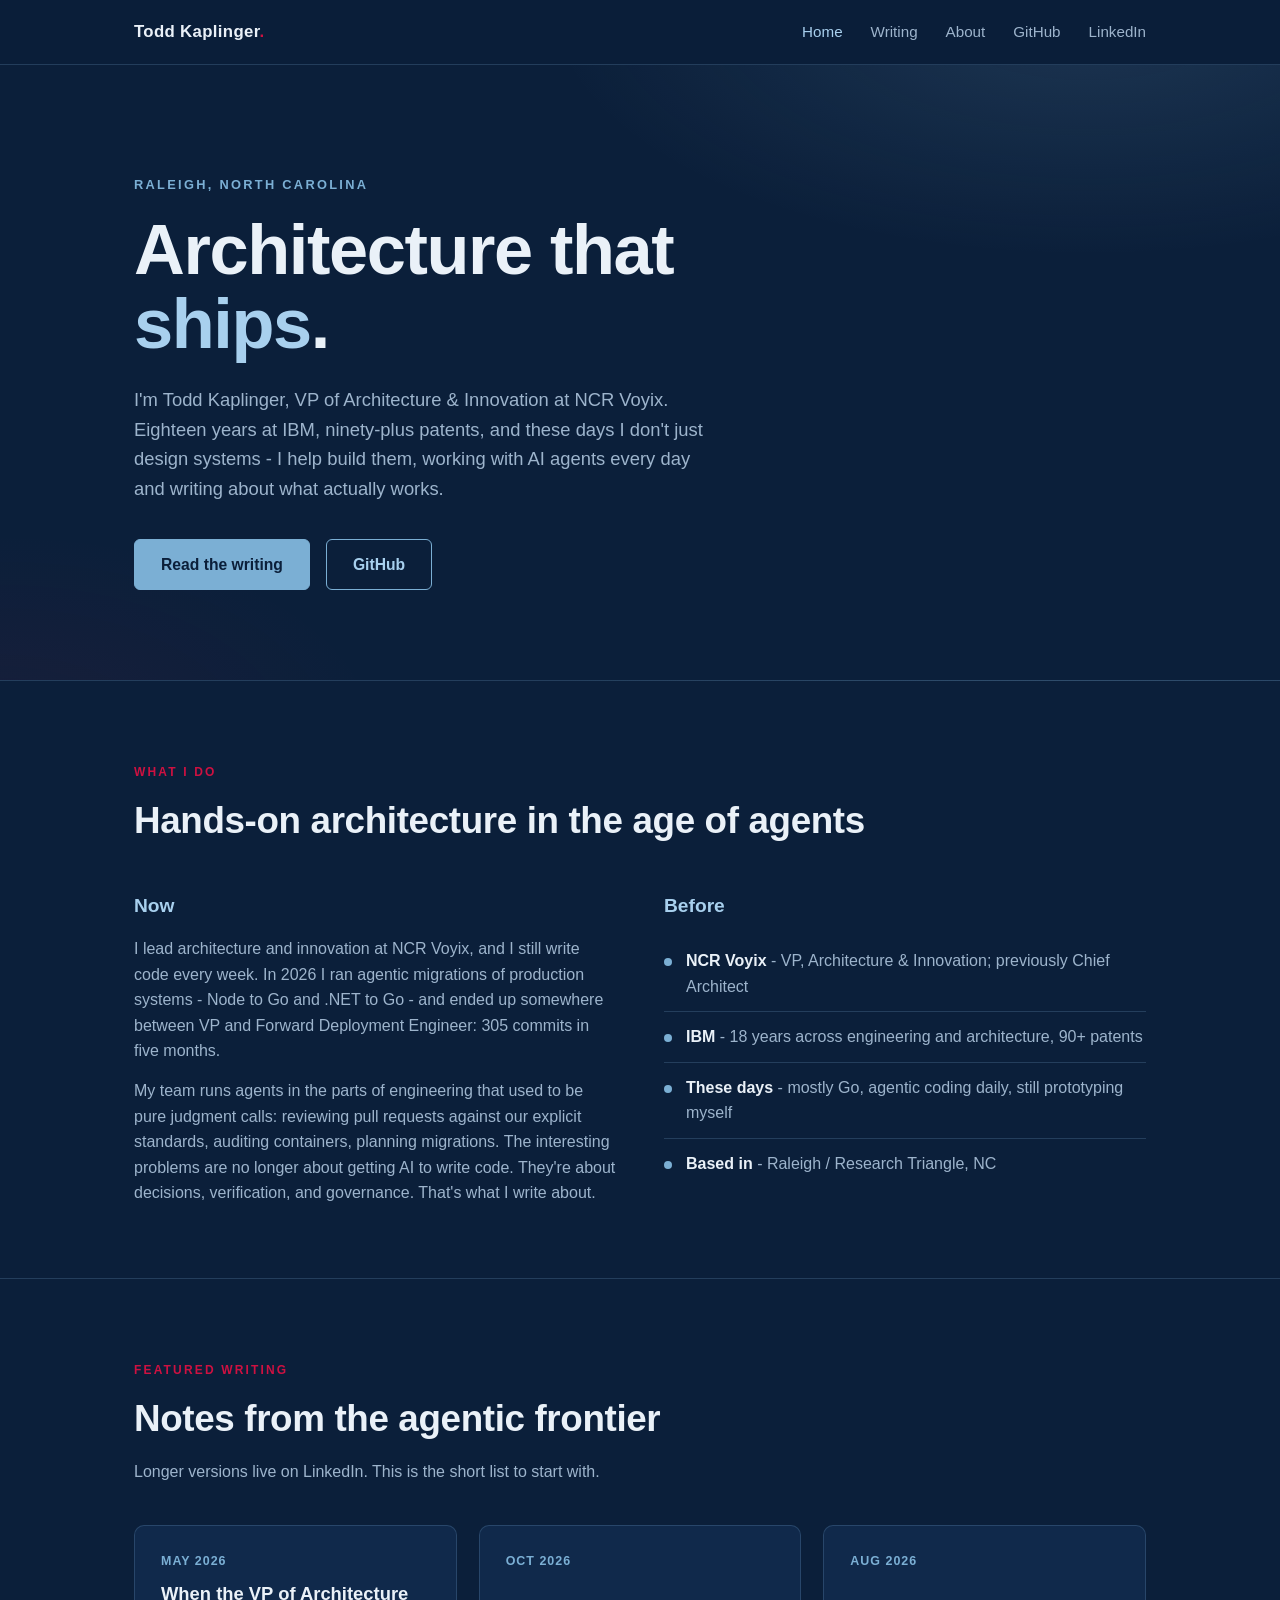
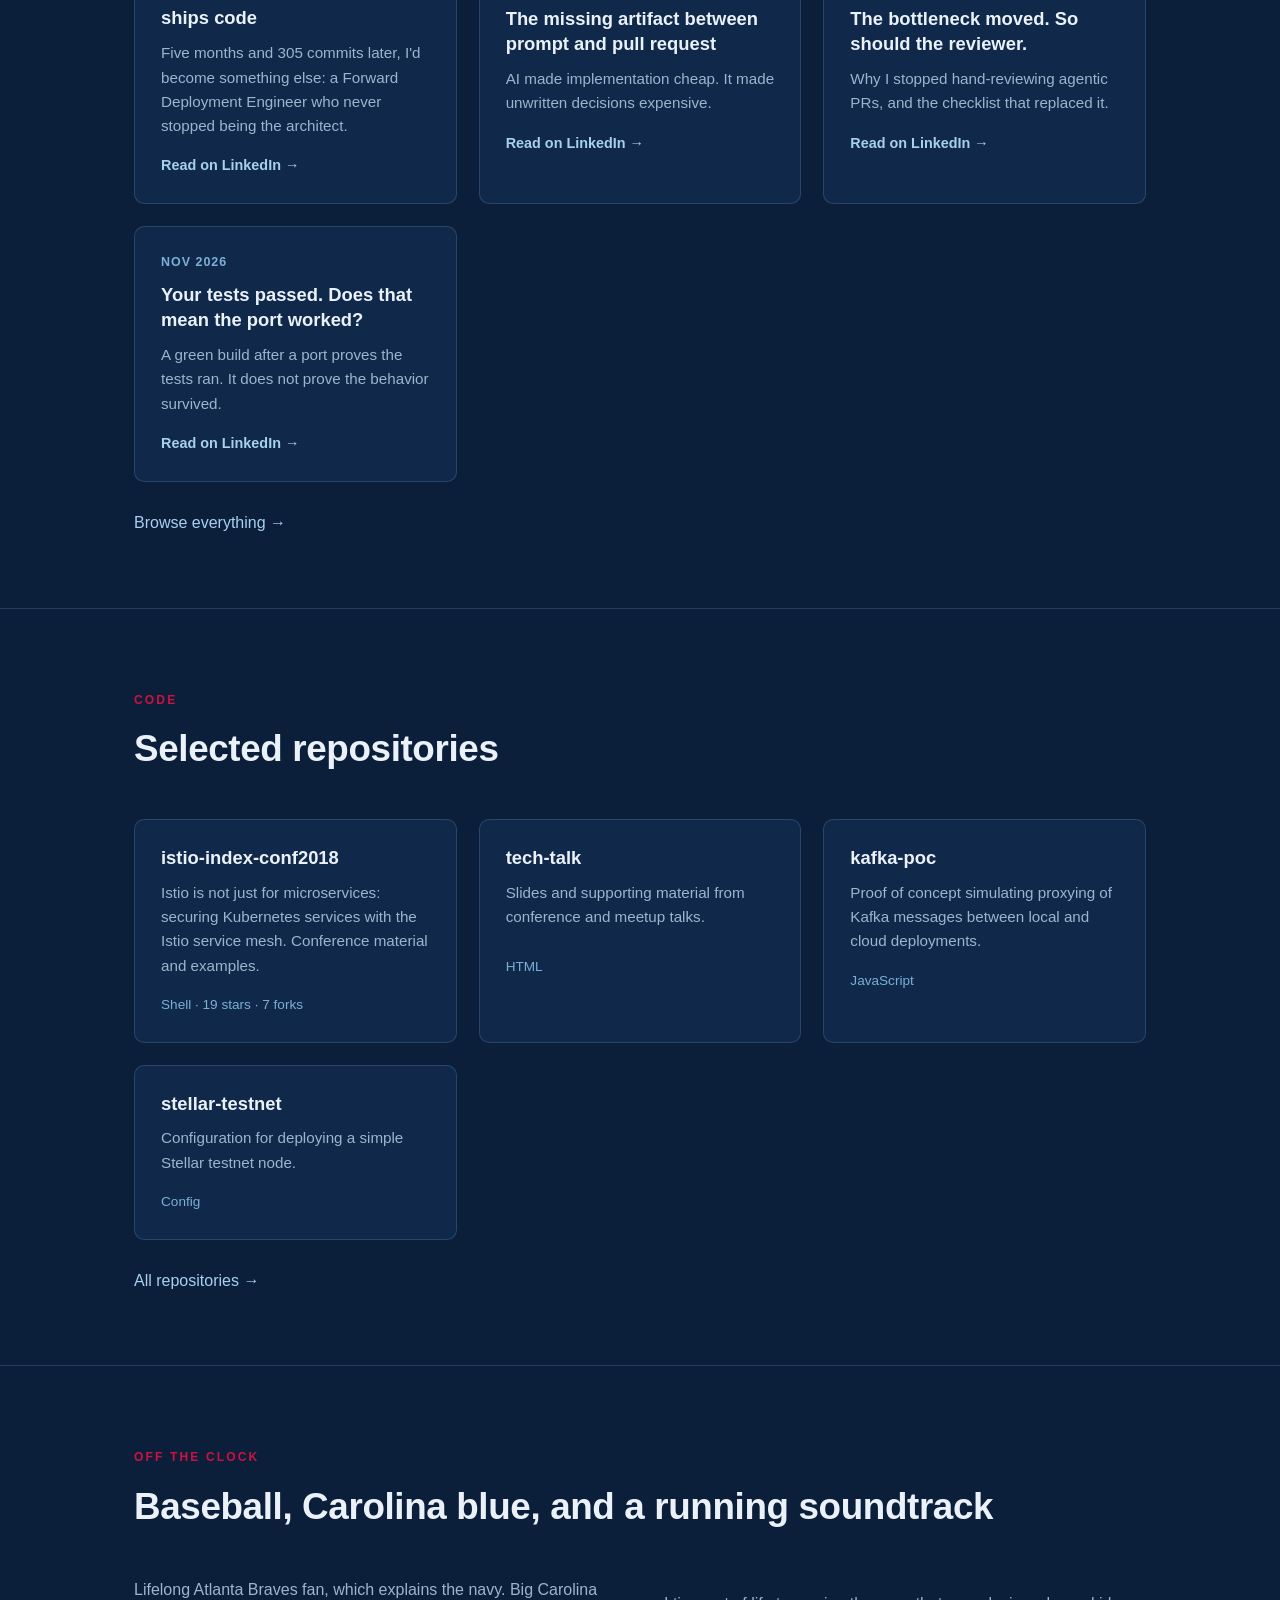
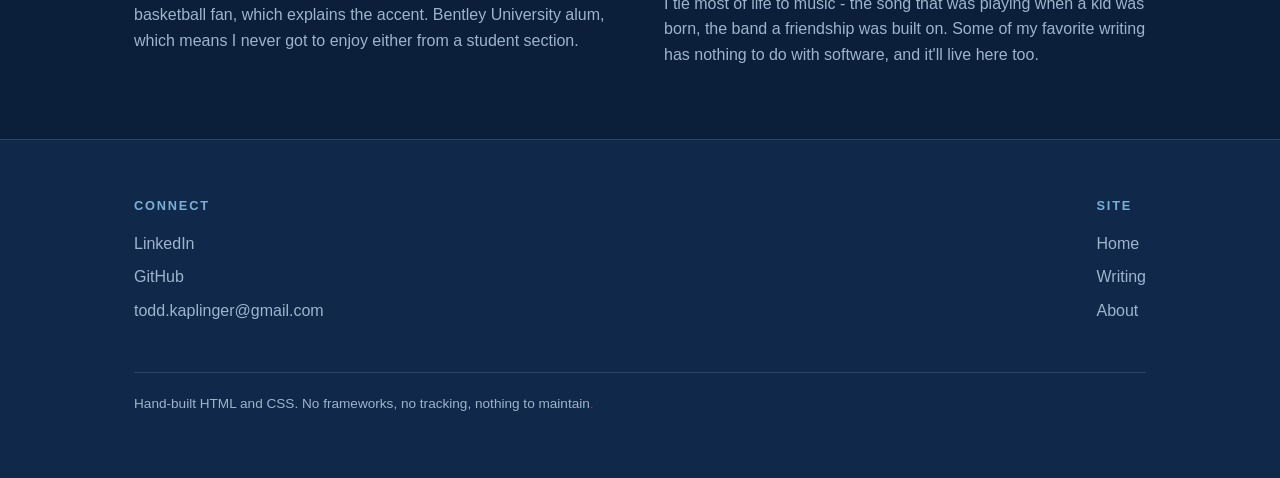
==== index.html @ be7c3c0d "Add files via upload" ====
<!DOCTYPE html>
<html lang="en">
<head>
<meta charset="utf-8">
<meta name="viewport" content="width=device-width, initial-scale=1">
<title>Todd Kaplinger - Architect who ships</title>
<meta name="description" content="Todd Kaplinger: VP of Architecture & Innovation, hands-on architect writing about agentic engineering.">
<link rel="stylesheet" href="styles.css">
</head>
<body>

<nav>
  <div class="wrap">
    <a class="brand" href="index.html">Todd Kaplinger<span class="dot">.</span></a>
    <ul>
      <li><a href="index.html" class="active">Home</a></li>
      <li><a href="writing.html">Writing</a></li>
      <li><a href="about.html">About</a></li>
      <li><a href="https://github.com/todkap">GitHub</a></li>
      <li><a href="https://www.linkedin.com/in/toddkaplinger/">LinkedIn</a></li>
    </ul>
  </div>
</nav>

<header class="hero">
  <div class="wrap">
    <p class="kicker">Raleigh, North Carolina</p>
    <h1>Architecture that <span class="accent">ships</span>.</h1>
    <p class="lede">
      I'm Todd Kaplinger, VP of Architecture &amp; Innovation at NCR Voyix.
      Eighteen years at IBM, ninety-plus patents, and these days I don't just
      design systems - I help build them, working with AI agents every day and
      writing about what actually works.
    </p>
    <div class="cta-row">
      <a class="btn" href="writing.html">Read the writing</a>
      <a class="btn ghost" href="https://github.com/todkap">GitHub</a>
    </div>
  </div>
</header>

<section id="work">
  <div class="wrap">
    <div class="section-head">
      <p class="eyebrow">What I do</p>
      <h2>Hands-on architecture in the age of agents</h2>
    </div>
    <div class="split">
      <div>
        <h3>Now</h3>
        <p>
          I lead architecture and innovation at NCR Voyix, and I still write
          code every week. In 2026 I ran agentic migrations of production
          systems - Node to Go and .NET to Go - and ended up somewhere between
          VP and Forward Deployment Engineer: 305 commits in five months.
        </p>
        <p>
          My team runs agents in the parts of engineering that used to be pure
          judgment calls: reviewing pull requests against our explicit
          standards, auditing containers, planning migrations. The interesting
          problems are no longer about getting AI to write code. They're about
          decisions, verification, and governance. That's what I write about.
        </p>
      </div>
      <div>
        <h3>Before</h3>
        <ul>
          <li><strong>NCR Voyix</strong> - VP, Architecture &amp; Innovation; previously Chief Architect</li>
          <li><strong>IBM</strong> - 18 years across engineering and architecture, 90+ patents</li>
          <li><strong>These days</strong> - mostly Go, agentic coding daily, still prototyping myself</li>
          <li><strong>Based in</strong> - Raleigh / Research Triangle, NC</li>
        </ul>
      </div>
    </div>
  </div>
</section>

<section id="featured">
  <div class="wrap">
    <div class="section-head">
      <p class="eyebrow">Featured writing</p>
      <h2>Notes from the agentic frontier</h2>
      <p>Longer versions live on LinkedIn. This is the short list to start with.</p>
    </div>
    <div class="cards">
      <article class="card">
        <p class="date">May 2026</p>
        <h3><a href="https://www.linkedin.com/pulse/when-vp-architecture-ships-code-my-unexpected-forward-todd-kaplinger-bn3xe/">When the VP of Architecture ships code</a></h3>
        <p>Five months and 305 commits later, I'd become something else: a Forward Deployment Engineer who never stopped being the architect.</p>
        <p class="more"><a href="https://www.linkedin.com/pulse/when-vp-architecture-ships-code-my-unexpected-forward-todd-kaplinger-bn3xe/">Read on LinkedIn &rarr;</a></p>
      </article>
      <article class="card">
        <p class="date">Oct 2026</p>
        <h3><a href="https://www.linkedin.com/pulse/missing-artifact-between-prompt-pull-request-todd-kaplinger-ycjhe/">The missing artifact between prompt and pull request</a></h3>
        <p>AI made implementation cheap. It made unwritten decisions expensive.</p>
        <p class="more"><a href="https://www.linkedin.com/pulse/missing-artifact-between-prompt-pull-request-todd-kaplinger-ycjhe/">Read on LinkedIn &rarr;</a></p>
      </article>
      <article class="card">
        <p class="date">Aug 2026</p>
        <h3><a href="https://www.linkedin.com/posts/toddkaplinger_stop-hand-reviewing-agentic-prs-activity-7493280458064023552-YL2f">The bottleneck moved. So should the reviewer.</a></h3>
        <p>Why I stopped hand-reviewing agentic PRs, and the checklist that replaced it.</p>
        <p class="more"><a href="https://www.linkedin.com/posts/toddkaplinger_stop-hand-reviewing-agentic-prs-activity-7493280458064023552-YL2f">Read on LinkedIn &rarr;</a></p>
      </article>
      <article class="card">
        <p class="date">Nov 2026</p>
        <h3><a href="https://www.linkedin.com/pulse/your-tests-passed-does-mean-port-worked-todd-kaplinger-5mfee/">Your tests passed. Does that mean the port worked?</a></h3>
        <p>A green build after a port proves the tests ran. It does not prove the behavior survived.</p>
        <p class="more"><a href="https://www.linkedin.com/pulse/your-tests-passed-does-mean-port-worked-todd-kaplinger-5mfee/">Read on LinkedIn &rarr;</a></p>
      </article>
    </div>
    <p style="margin-top:28px"><a href="writing.html">Browse everything &rarr;</a></p>
  </div>
</section>

<section id="code">
  <div class="wrap">
    <div class="section-head">
      <p class="eyebrow">Code</p>
      <h2>Selected repositories</h2>
    </div>
    <div class="cards">
      <article class="card">
        <h3><a href="https://github.com/todkap/istio-index-conf2018">istio-index-conf2018</a></h3>
        <p>Istio is not just for microservices: securing Kubernetes services with the Istio service mesh. Conference material and examples.</p>
        <p class="meta">Shell &middot; 19 stars &middot; 7 forks</p>
      </article>
      <article class="card">
        <h3><a href="https://github.com/todkap/tech-talk">tech-talk</a></h3>
        <p>Slides and supporting material from conference and meetup talks.</p>
        <p class="meta">HTML</p>
      </article>
      <article class="card">
        <h3><a href="https://github.com/todkap/kafka-poc">kafka-poc</a></h3>
        <p>Proof of concept simulating proxying of Kafka messages between local and cloud deployments.</p>
        <p class="meta">JavaScript</p>
      </article>
      <article class="card">
        <h3><a href="https://github.com/todkap/stellar-testnet">stellar-testnet</a></h3>
        <p>Configuration for deploying a simple Stellar testnet node.</p>
        <p class="meta">Config</p>
      </article>
    </div>
    <p style="margin-top:28px"><a href="https://github.com/todkap?tab=repositories">All repositories &rarr;</a></p>
  </div>
</section>

<section id="offclock">
  <div class="wrap">
    <div class="section-head">
      <p class="eyebrow">Off the clock</p>
      <h2>Baseball, Carolina blue, and a running soundtrack</h2>
    </div>
    <div class="split">
      <p>
        Lifelong Atlanta Braves fan, which explains the navy. Big Carolina
        basketball fan, which explains the accent. Bentley University alum,
        which means I never got to enjoy either from a student section.
      </p>
      <p>
        I tie most of life to music - the song that was playing when a kid was
        born, the band a friendship was built on. Some of my favorite writing
        has nothing to do with software, and it'll live here too.
      </p>
    </div>
  </div>
</section>

<footer>
  <div class="wrap">
    <div class="cols">
      <div>
        <h4>Connect</h4>
        <ul>
          <li><a href="https://www.linkedin.com/in/toddkaplinger/">LinkedIn</a></li>
          <li><a href="https://github.com/todkap">GitHub</a></li>
          <li><a href="mailto:todd.kaplinger@gmail.com">todd.kaplinger@gmail.com</a></li>
        </ul>
      </div>
      <div>
        <h4>Site</h4>
        <ul>
          <li><a href="index.html">Home</a></li>
          <li><a href="writing.html">Writing</a></li>
          <li><a href="about.html">About</a></li>
        </ul>
      </div>
    </div>
    <p class="note">Hand-built HTML and CSS. No frameworks, no tracking, nothing to maintain<span class="dot">.</span></p>
  </div>
</footer>

</body>
</html>
---- styles.css ----
/* Todd Kaplinger - personal site
   Palette: Braves navy base, Carolina blue accent, sparing Braves red.
   Dependency-free: system fonts, no frameworks, no build step. */

:root {
  --navy: #0b1f3a;
  --navy-2: #10294b;
  --navy-3: #16334f;
  --ink: #eaf1f8;
  --muted: #9db4cc;
  --carolina: #7bafd4;
  --carolina-bright: #a8d0ee;
  --red: #ce1141;
  --line: rgba(123, 175, 212, 0.22);
  --max: 1060px;
}

* { box-sizing: border-box; margin: 0; padding: 0; }

html { scroll-behavior: smooth; }

body {
  background: var(--navy);
  color: var(--ink);
  font-family: -apple-system, BlinkMacSystemFont, "Segoe UI", Roboto, Helvetica, Arial, sans-serif;
  line-height: 1.6;
  -webkit-font-smoothing: antialiased;
}

a { color: var(--carolina-bright); text-decoration: none; }
a:hover { text-decoration: underline; }

.wrap { max-width: var(--max); margin: 0 auto; padding: 0 24px; }

/* ---------- Nav ---------- */
nav {
  position: sticky; top: 0; z-index: 10;
  background: rgba(11, 31, 58, 0.92);
  backdrop-filter: blur(8px);
  border-bottom: 1px solid var(--line);
}
nav .wrap {
  display: flex; align-items: center; justify-content: space-between;
  height: 64px;
}
.brand {
  font-weight: 700; font-size: 1.05rem; letter-spacing: 0.02em;
  color: var(--ink);
}
.brand:hover { text-decoration: none; color: var(--carolina-bright); }
.brand .dot { color: var(--red); }
nav ul { display: flex; gap: 28px; list-style: none; }
nav ul a { color: var(--muted); font-size: 0.95rem; }
nav ul a:hover, nav ul a.active { color: var(--carolina-bright); text-decoration: none; }

/* ---------- Hero ---------- */
.hero {
  position: relative;
  padding: 110px 0 90px;
  background:
    radial-gradient(900px 420px at 85% -10%, rgba(123, 175, 212, 0.16), transparent 60%),
    radial-gradient(700px 380px at 0% 110%, rgba(206, 17, 65, 0.07), transparent 55%),
    var(--navy);
  border-bottom: 1px solid var(--line);
}
.hero .kicker {
  color: var(--carolina);
  text-transform: uppercase;
  letter-spacing: 0.18em;
  font-size: 0.8rem;
  font-weight: 600;
  margin-bottom: 18px;
}
.hero h1 {
  font-size: clamp(2.6rem, 6vw, 4.4rem);
  line-height: 1.05;
  letter-spacing: -0.02em;
  max-width: 14ch;
  margin-bottom: 24px;
}
.hero h1 .accent { color: var(--carolina-bright); }
.hero p.lede {
  color: var(--muted);
  font-size: 1.15rem;
  max-width: 56ch;
  margin-bottom: 36px;
}
.cta-row { display: flex; gap: 16px; flex-wrap: wrap; }
.btn {
  display: inline-block;
  padding: 12px 26px;
  border-radius: 6px;
  font-weight: 600;
  font-size: 0.98rem;
  border: 1px solid var(--carolina);
  color: var(--navy);
  background: var(--carolina);
  transition: background 0.15s ease, color 0.15s ease;
}
.btn:hover { background: var(--carolina-bright); text-decoration: none; }
.btn.ghost {
  background: transparent;
  color: var(--carolina-bright);
}
.btn.ghost:hover { background: rgba(123, 175, 212, 0.12); }

/* ---------- Sections ---------- */
section { padding: 72px 0; border-bottom: 1px solid var(--line); }
section:last-of-type { border-bottom: none; }

.section-head { margin-bottom: 40px; }
.section-head .eyebrow {
  color: var(--red);
  text-transform: uppercase;
  letter-spacing: 0.18em;
  font-size: 0.75rem;
  font-weight: 700;
  margin-bottom: 10px;
}
.section-head h2 {
  font-size: clamp(1.7rem, 3.5vw, 2.3rem);
  letter-spacing: -0.01em;
}
.section-head p { color: var(--muted); margin-top: 10px; max-width: 60ch; }

/* ---------- Cards ---------- */
.cards {
  display: grid;
  grid-template-columns: repeat(auto-fit, minmax(290px, 1fr));
  gap: 22px;
}
.card {
  background: var(--navy-2);
  border: 1px solid var(--line);
  border-radius: 10px;
  padding: 26px;
  display: flex; flex-direction: column;
  transition: border-color 0.15s ease, transform 0.15s ease;
}
.card:hover { border-color: var(--carolina); transform: translateY(-2px); }
.card .date {
  color: var(--carolina);
  font-size: 0.78rem;
  font-weight: 600;
  letter-spacing: 0.08em;
  text-transform: uppercase;
  margin-bottom: 10px;
}
.card h3 { font-size: 1.15rem; line-height: 1.35; margin-bottom: 10px; }
.card h3 a { color: var(--ink); }
.card h3 a:hover { color: var(--carolina-bright); text-decoration: none; }
.card p { color: var(--muted); font-size: 0.95rem; flex: 1; }
.card .meta { margin-top: 16px; font-size: 0.85rem; color: var(--carolina); }
.card .more { margin-top: 16px; font-size: 0.9rem; font-weight: 600; }

/* ---------- Two-column professional block ---------- */
.split {
  display: grid;
  grid-template-columns: 1fr 1fr;
  gap: 48px;
  align-items: start;
}
.split h3 { font-size: 1.2rem; margin-bottom: 14px; color: var(--carolina-bright); }
.split p, .split li { color: var(--muted); }
.split p + p { margin-top: 14px; }
.split ul { list-style: none; margin-top: 6px; }
.split li {
  padding: 12px 0 12px 22px;
  border-bottom: 1px solid var(--line);
  position: relative;
}
.split li:last-child { border-bottom: none; }
.split li::before {
  content: "";
  position: absolute; left: 0; top: 22px;
  width: 8px; height: 8px; border-radius: 50%;
  background: var(--carolina);
}
.split li strong { color: var(--ink); font-weight: 600; }

/* ---------- Article list (writing page) ---------- */
.group-title {
  font-size: 0.8rem; font-weight: 700;
  text-transform: uppercase; letter-spacing: 0.16em;
  color: var(--red);
  margin: 48px 0 8px;
}
.group-title:first-of-type { margin-top: 0; }
.article {
  display: block;
  padding: 22px 4px;
  border-bottom: 1px solid var(--line);
}
.article:hover { text-decoration: none; background: rgba(123, 175, 212, 0.05); }
.article .row { display: flex; gap: 22px; align-items: baseline; }
.article .when {
  flex: 0 0 86px;
  color: var(--carolina);
  font-size: 0.82rem; font-weight: 600;
  text-transform: uppercase; letter-spacing: 0.06em;
}
.article .body { flex: 1; }
.article h3 { color: var(--ink); font-size: 1.08rem; margin-bottom: 4px; }
.article:hover h3 { color: var(--carolina-bright); }
.article p { color: var(--muted); font-size: 0.92rem; }

/* ---------- About page ---------- */
.facts {
  background: var(--navy-2);
  border: 1px solid var(--line);
  border-radius: 10px;
  padding: 28px;
}
.facts dt {
  color: var(--carolina);
  font-size: 0.78rem; font-weight: 700;
  text-transform: uppercase; letter-spacing: 0.1em;
  margin-top: 18px;
}
.facts dt:first-child { margin-top: 0; }
.facts dd { color: var(--ink); margin-top: 4px; }

/* ---------- Footer ---------- */
footer {
  padding: 56px 0 64px;
  background: var(--navy-2);
  border-top: 1px solid var(--line);
}
footer .cols {
  display: flex; justify-content: space-between; gap: 32px; flex-wrap: wrap;
}
footer h4 {
  font-size: 0.8rem; text-transform: uppercase; letter-spacing: 0.14em;
  color: var(--carolina); margin-bottom: 14px;
}
footer ul { list-style: none; }
footer li { margin-bottom: 8px; }
footer a { color: var(--muted); }
footer a:hover { color: var(--carolina-bright); }
footer .note {
  margin-top: 40px; padding-top: 20px;
  border-top: 1px solid var(--line);
  color: var(--muted); font-size: 0.85rem;
}
footer .note .dot { color: var(--red); }

@media (max-width: 760px) {
  .split { grid-template-columns: 1fr; gap: 28px; }
  nav .wrap { height: auto; padding: 12px 24px; flex-wrap: wrap; row-gap: 8px; }
  nav ul { gap: 16px; flex-wrap: wrap; }
  nav ul a { font-size: 0.88rem; }
  .hero { padding: 72px 0 64px; }
  .article .row { flex-direction: column; gap: 4px; }
  .article .when { flex: none; }
}
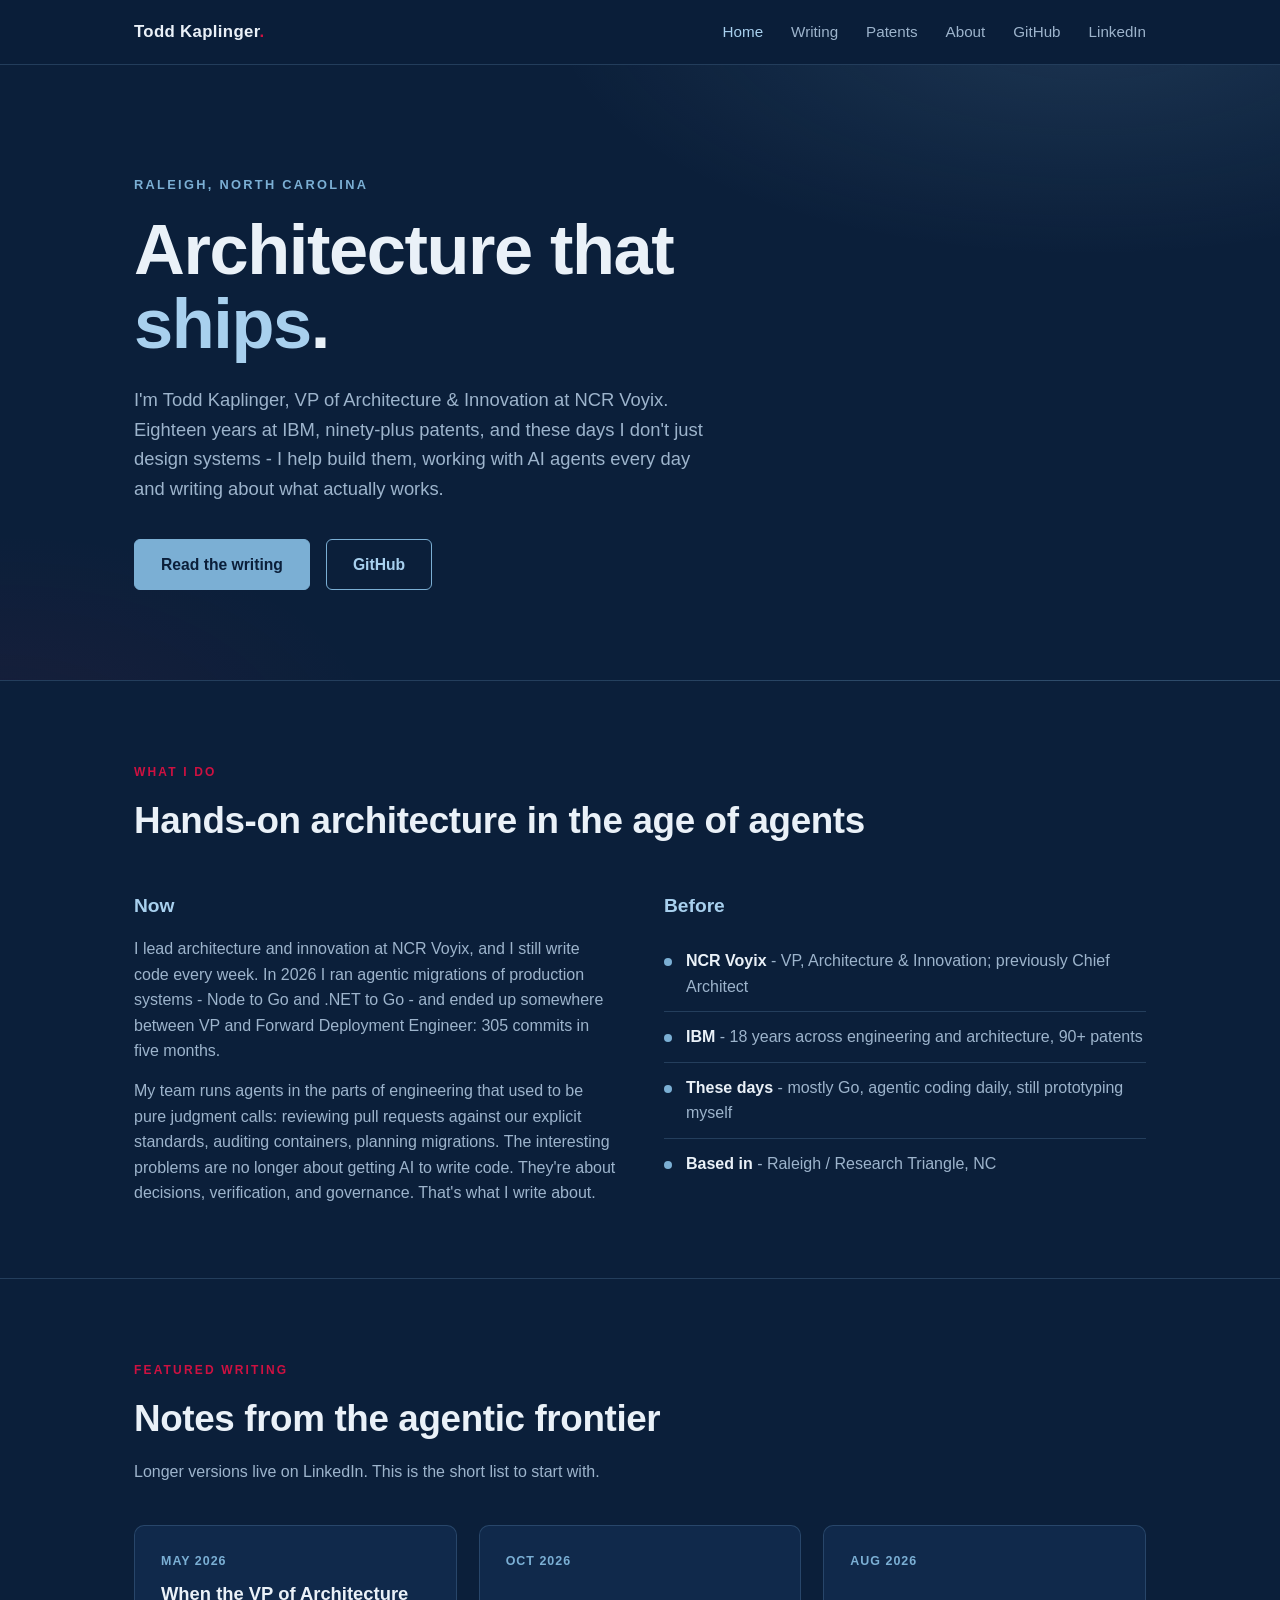
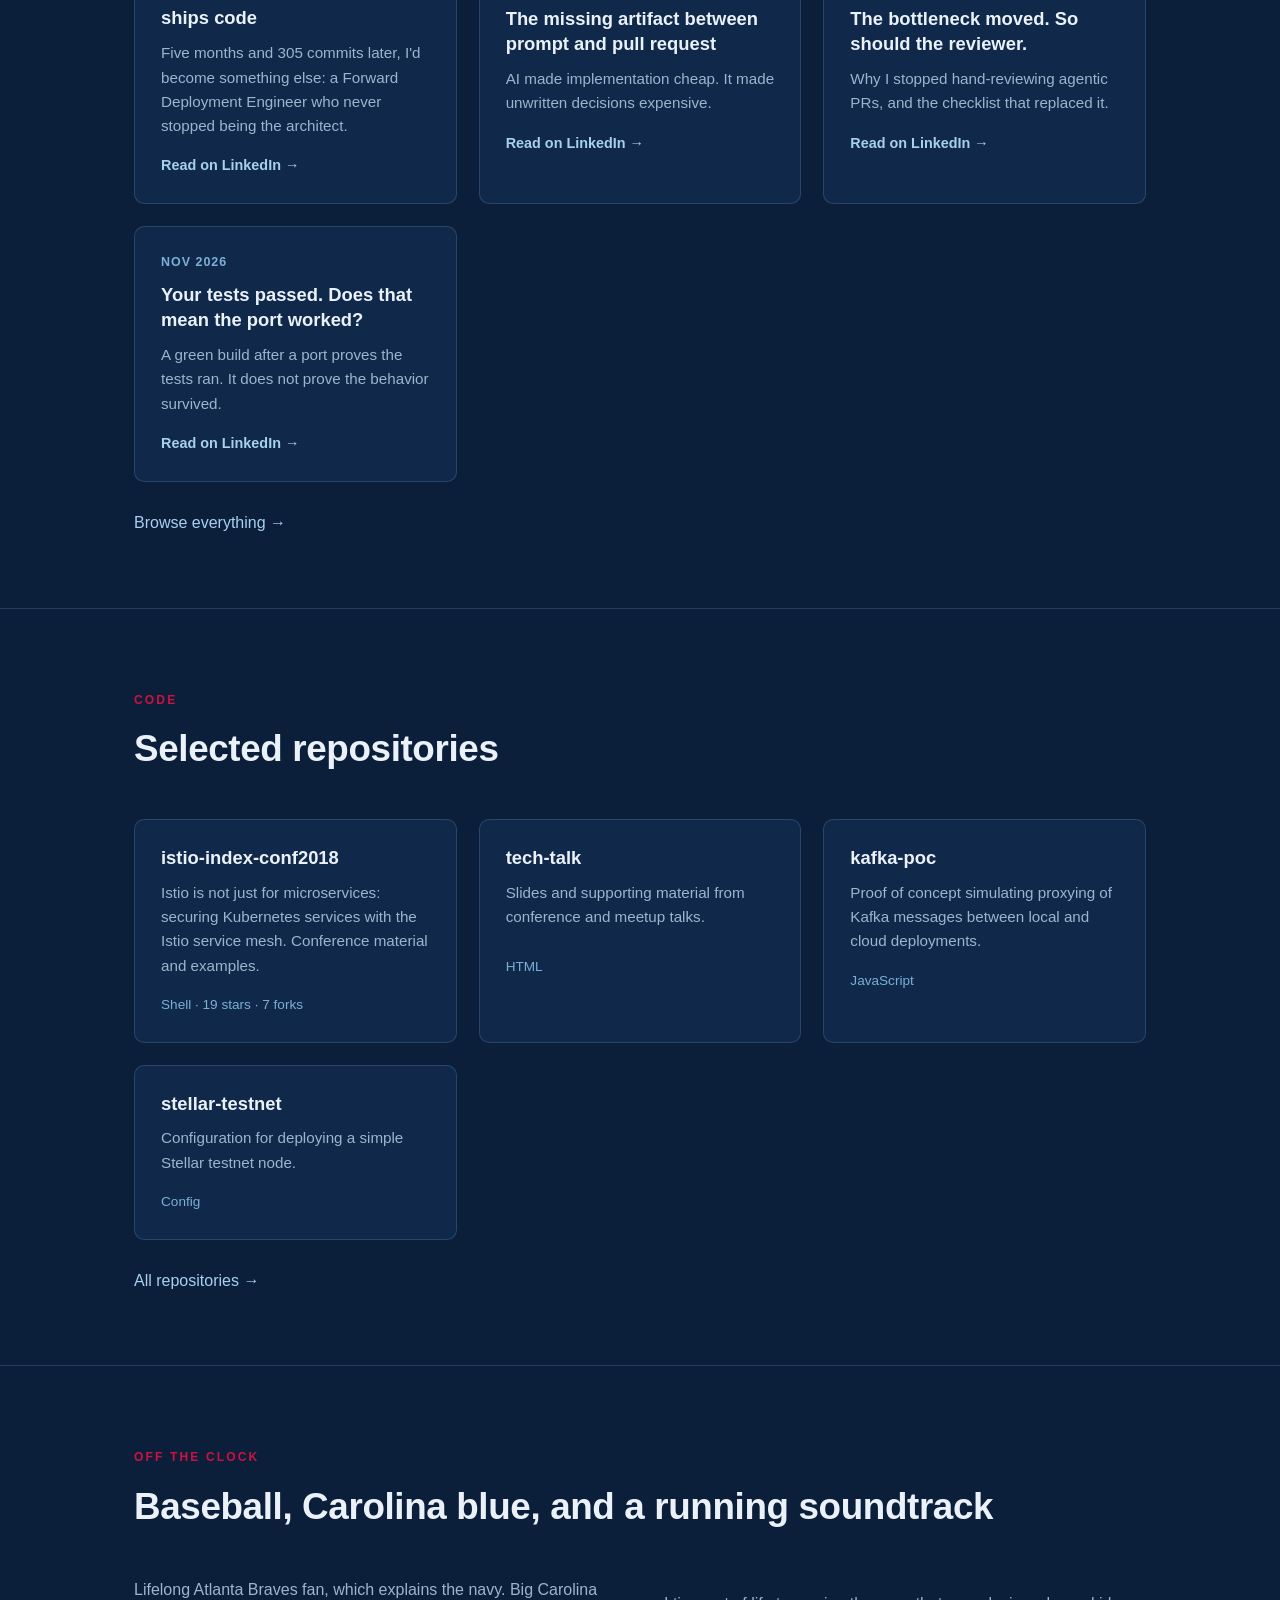
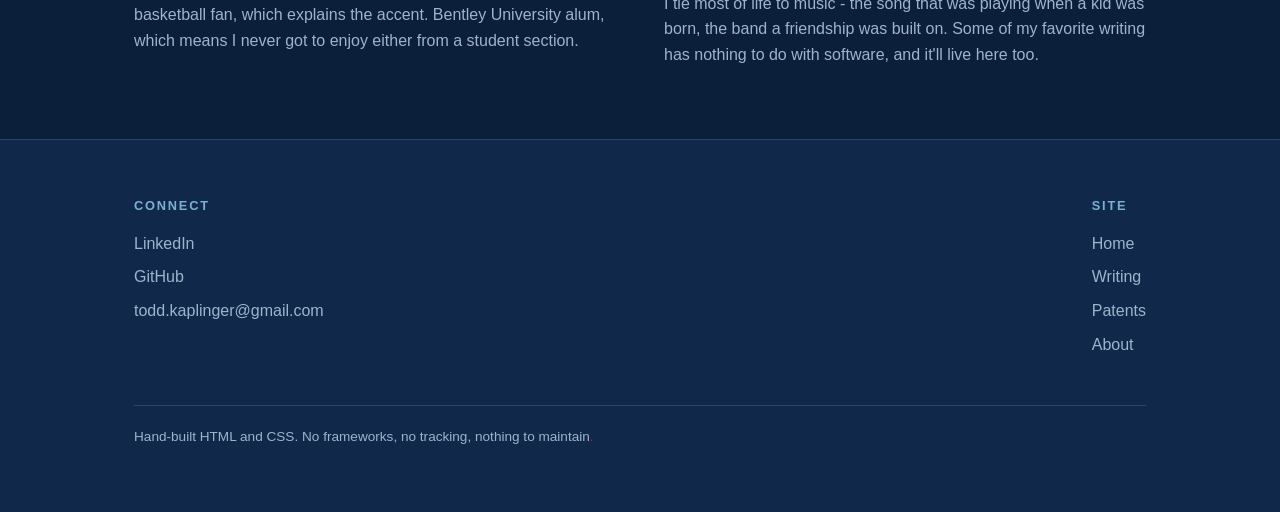
==== commit 17b6ccfc: "Add files via upload" ====
--- a/index.html
+++ b/index.html
@@ -3,8 +3,22 @@
 <head>
 <meta charset="utf-8">
 <meta name="viewport" content="width=device-width, initial-scale=1">
-<title>Todd Kaplinger - Architect who ships</title>
+<title>Todd Kaplinger | Architecture that ships.</title>
 <meta name="description" content="Todd Kaplinger: VP of Architecture & Innovation, hands-on architect writing about agentic engineering.">
+<meta property="og:type" content="website">
+<meta property="og:site_name" content="Todd Kaplinger">
+<meta property="og:title" content="Todd Kaplinger | Architecture that ships.">
+<meta property="og:description" content="Hands-on architecture, agentic engineering, and lessons from building production systems.">
+<meta property="og:image" content="https://todkap.github.io/og.png">
+<meta property="og:image:type" content="image/png">
+<meta property="og:image:width" content="1200">
+<meta property="og:image:height" content="630">
+<meta property="og:image:alt" content="Todd Kaplinger. Architecture that ships. Agentic engineering. Systems. Teams.">
+<meta name="twitter:card" content="summary_large_image">
+<meta name="twitter:title" content="Todd Kaplinger | Architecture that ships.">
+<meta name="twitter:description" content="Hands-on architecture, agentic engineering, and lessons from building production systems.">
+<meta name="twitter:image" content="https://todkap.github.io/og.png">
+<meta name="twitter:image:alt" content="Todd Kaplinger. Architecture that ships. Agentic engineering. Systems. Teams.">
 <link rel="stylesheet" href="styles.css">
 </head>
 <body>
@@ -15,6 +29,7 @@
     <ul>
       <li><a href="index.html" class="active">Home</a></li>
       <li><a href="writing.html">Writing</a></li>
+      <li><a href="patents.html">Patents</a></li>
       <li><a href="about.html">About</a></li>
       <li><a href="https://github.com/todkap">GitHub</a></li>
       <li><a href="https://www.linkedin.com/in/toddkaplinger/">LinkedIn</a></li>
@@ -181,7 +196,8 @@
         <ul>
           <li><a href="index.html">Home</a></li>
           <li><a href="writing.html">Writing</a></li>
-          <li><a href="about.html">About</a></li>
+          <li><a href="patents.html">Patents</a></li>
+      <li><a href="about.html">About</a></li>
         </ul>
       </div>
     </div>
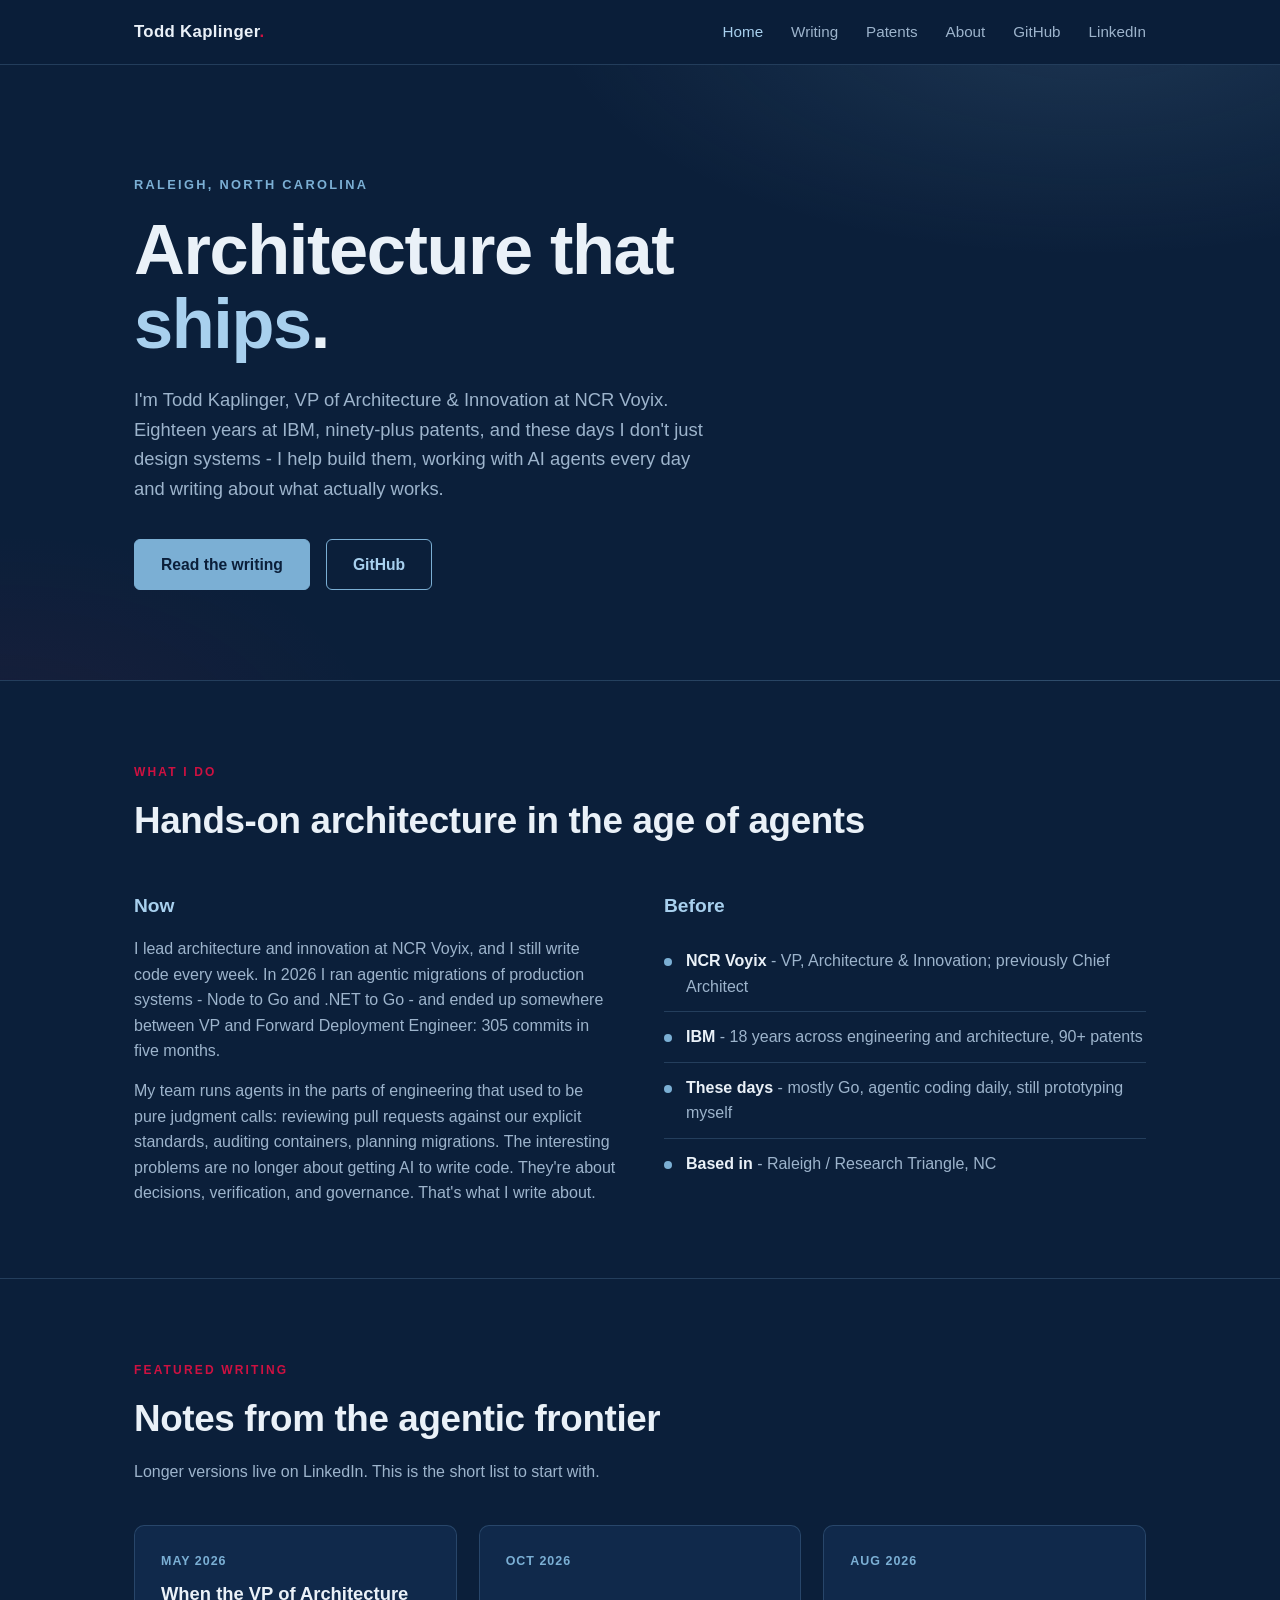
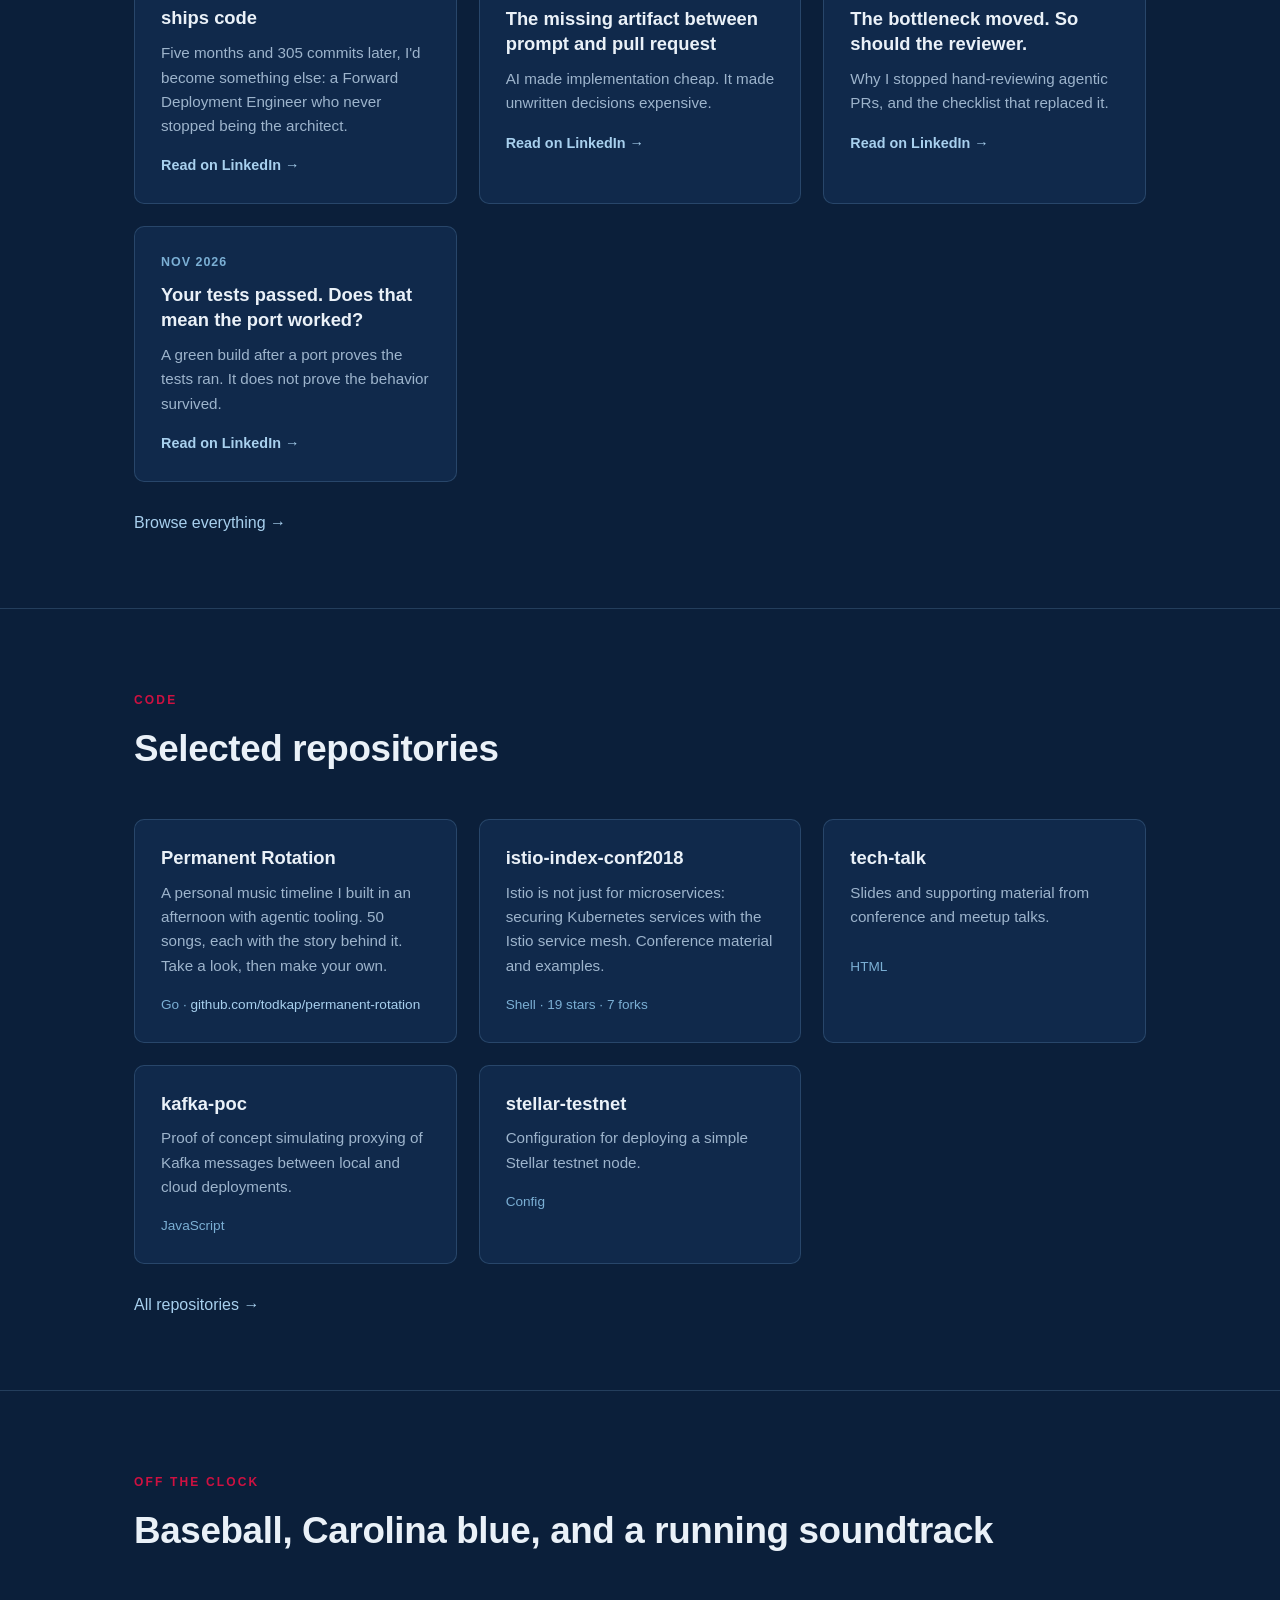
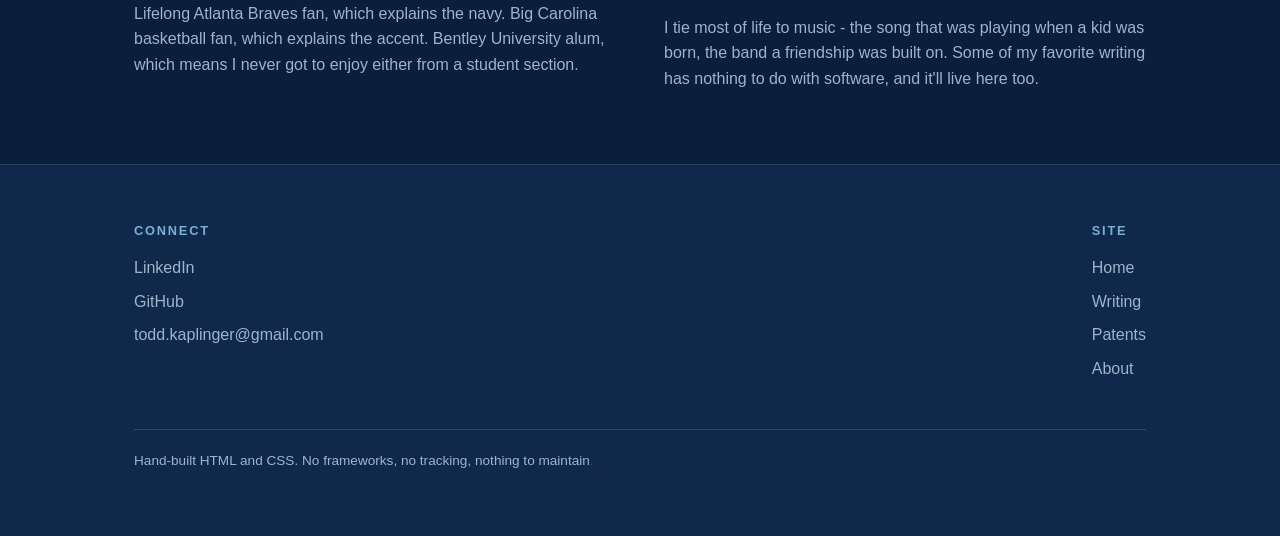
==== commit 199c40db: "Add files via upload Adding permanent rotation to the list of github repos" ====
--- a/index.html
+++ b/index.html
@@ -135,6 +135,11 @@
     </div>
     <div class="cards">
       <article class="card">
+        <h3><a href="https://todkap.github.io/permanent-rotation/">Permanent Rotation</a></h3>
+        <p>A personal music timeline I built in an afternoon with agentic tooling. 50 songs, each with the story behind it. Take a look, then make your own.</p>
+        <p class="meta">Go &middot; <a href="https://github.com/todkap/permanent-rotation">github.com/todkap/permanent-rotation</a></p>
+      </article>
+      <article class="card">
         <h3><a href="https://github.com/todkap/istio-index-conf2018">istio-index-conf2018</a></h3>
         <p>Istio is not just for microservices: securing Kubernetes services with the Istio service mesh. Conference material and examples.</p>
         <p class="meta">Shell &middot; 19 stars &middot; 7 forks</p>
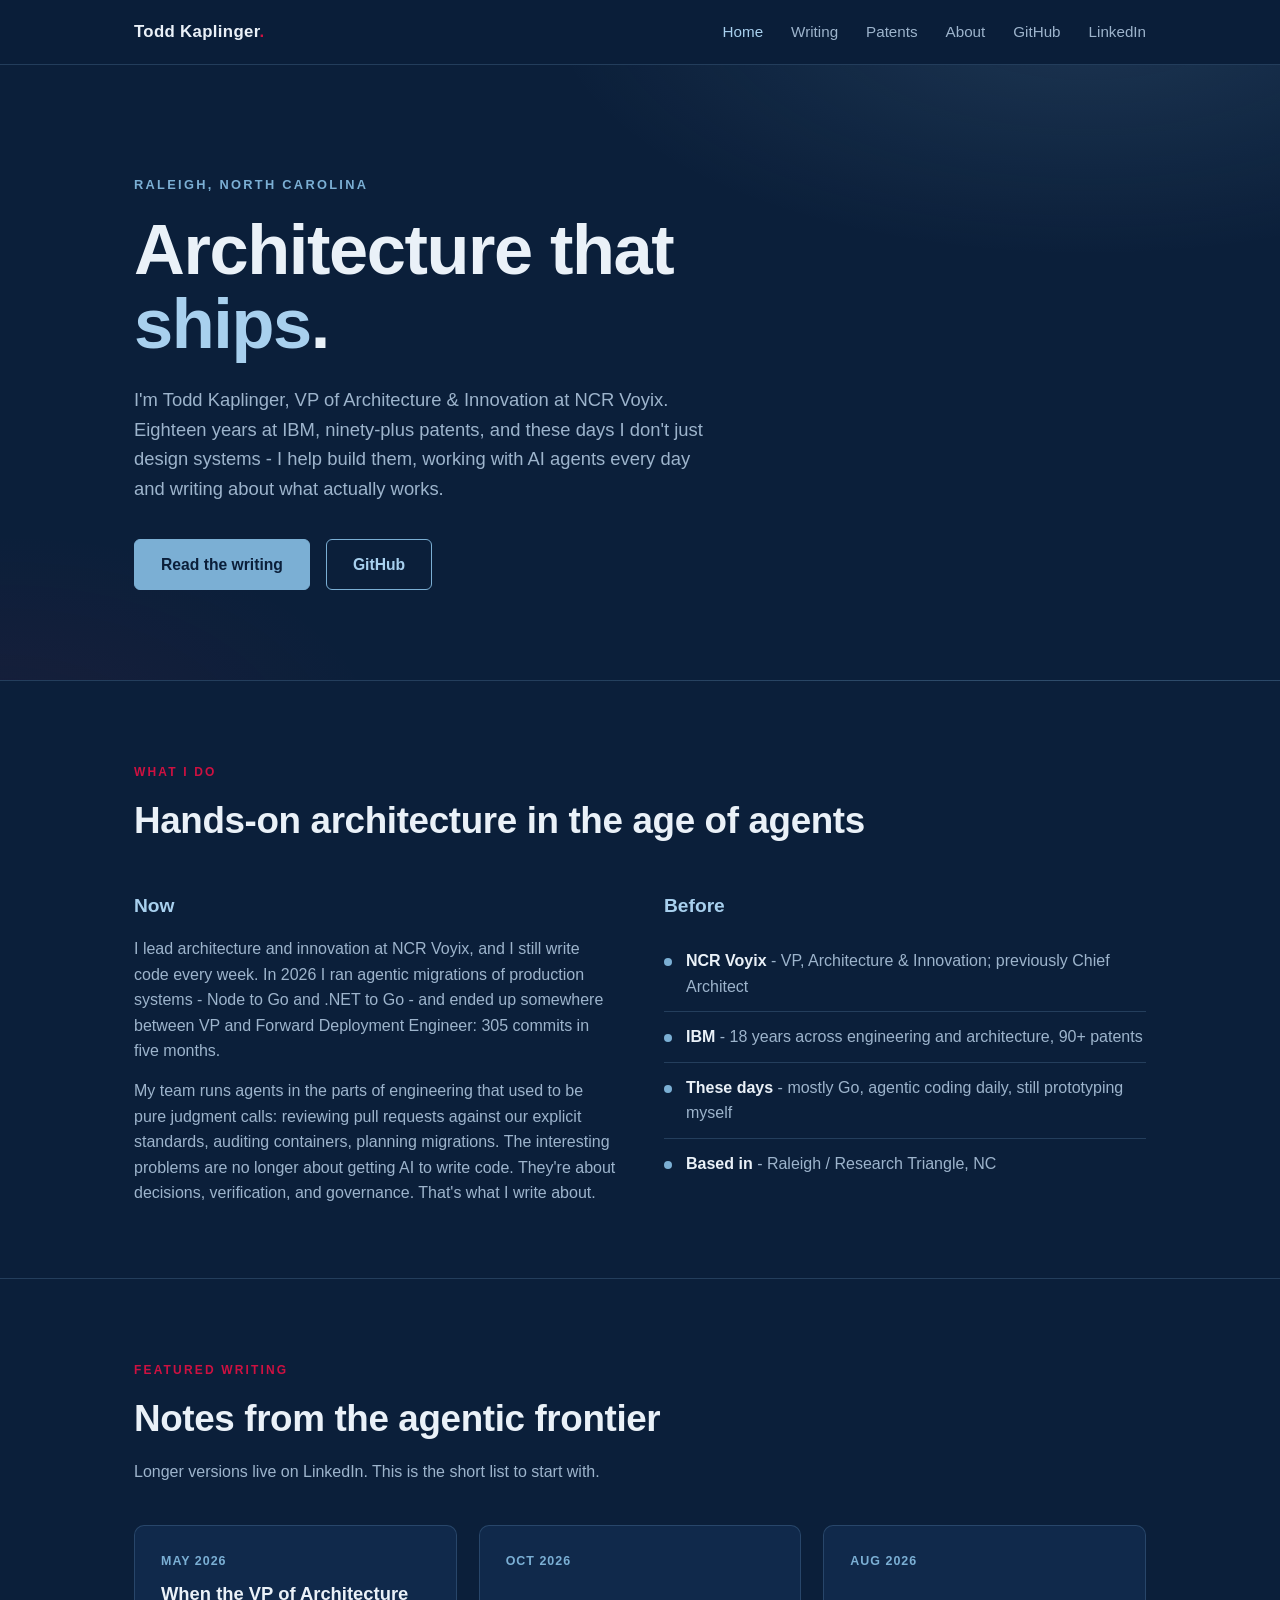
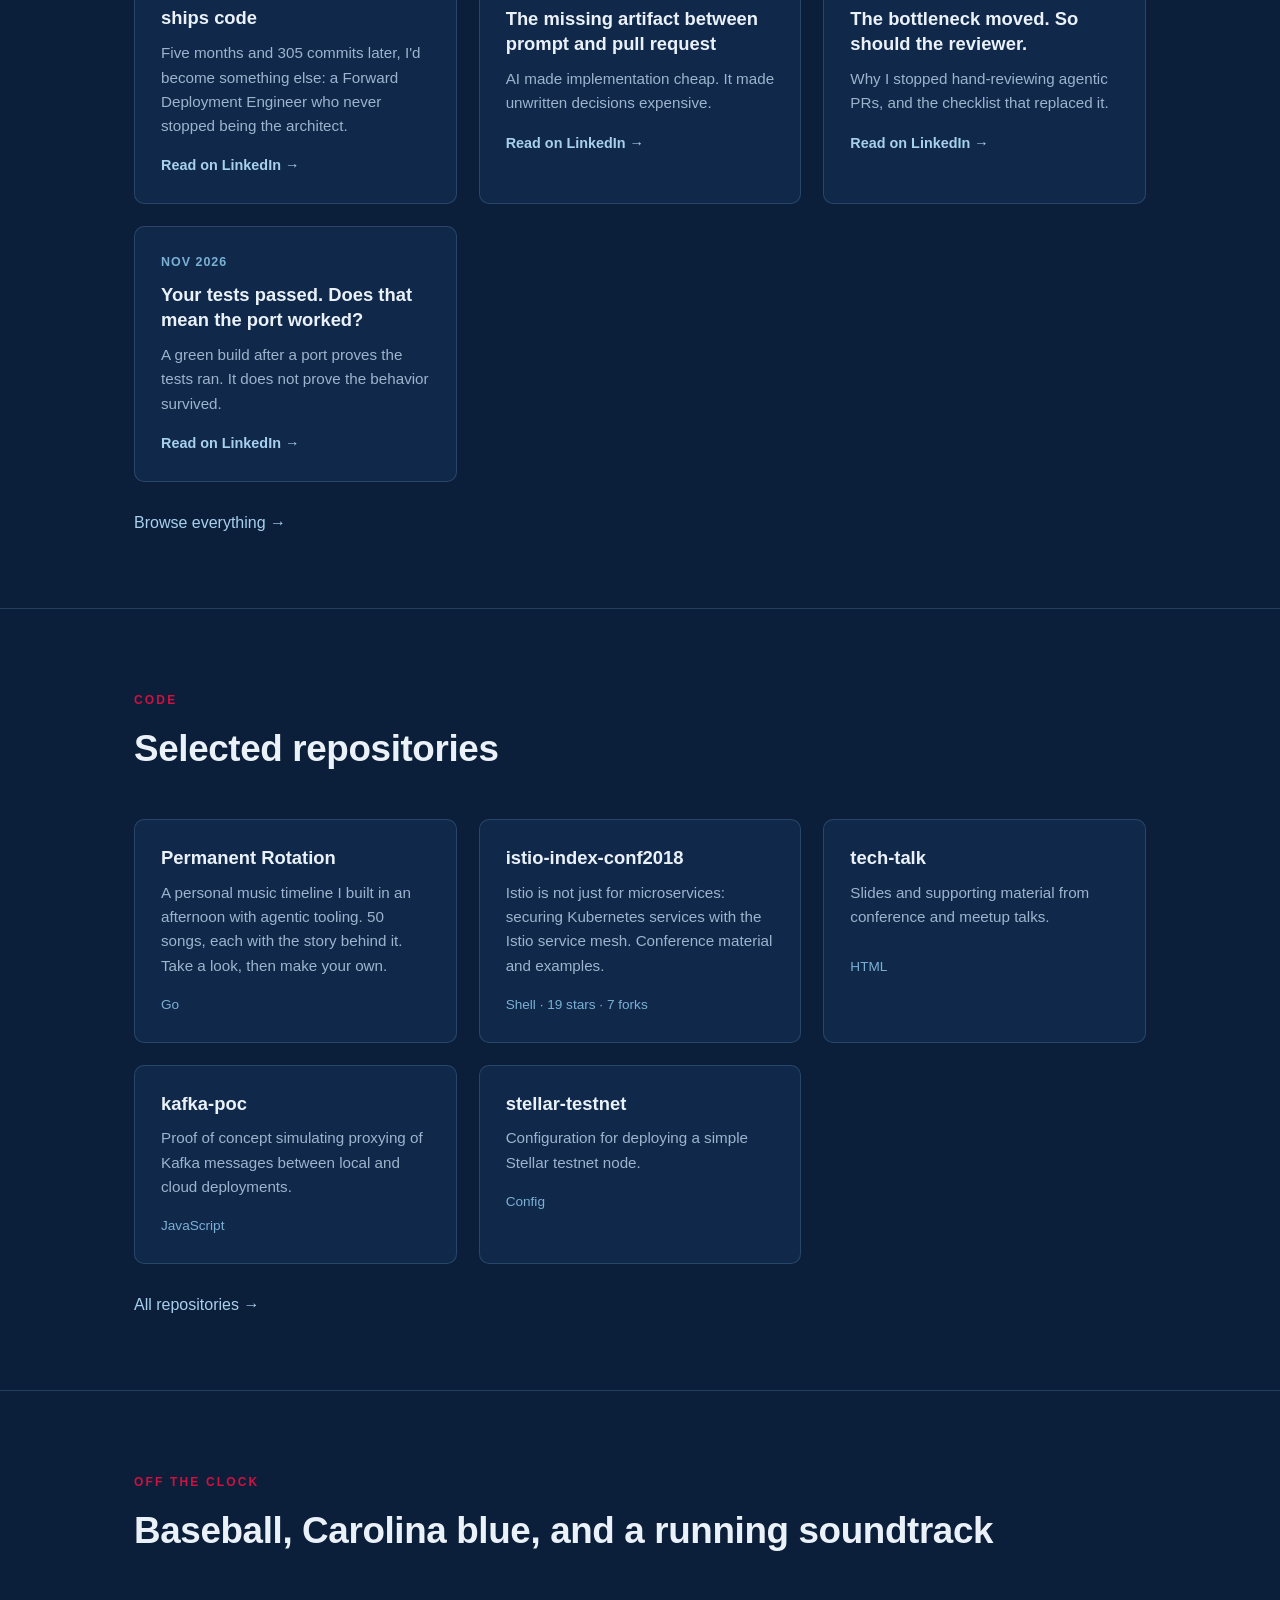
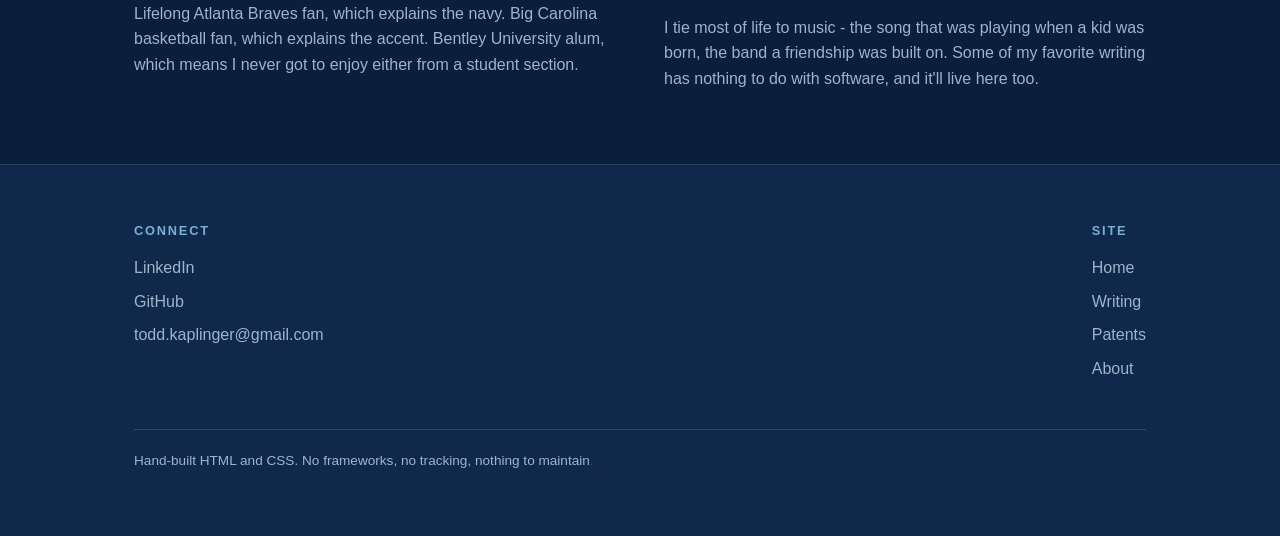
==== commit 64642bf3: "Add files via upload" ====
--- a/index.html
+++ b/index.html
@@ -137,7 +137,7 @@
       <article class="card">
         <h3><a href="https://todkap.github.io/permanent-rotation/">Permanent Rotation</a></h3>
         <p>A personal music timeline I built in an afternoon with agentic tooling. 50 songs, each with the story behind it. Take a look, then make your own.</p>
-        <p class="meta">Go &middot; <a href="https://github.com/todkap/permanent-rotation">github.com/todkap/permanent-rotation</a></p>
+        <p class="meta">Go</p>
       </article>
       <article class="card">
         <h3><a href="https://github.com/todkap/istio-index-conf2018">istio-index-conf2018</a></h3>
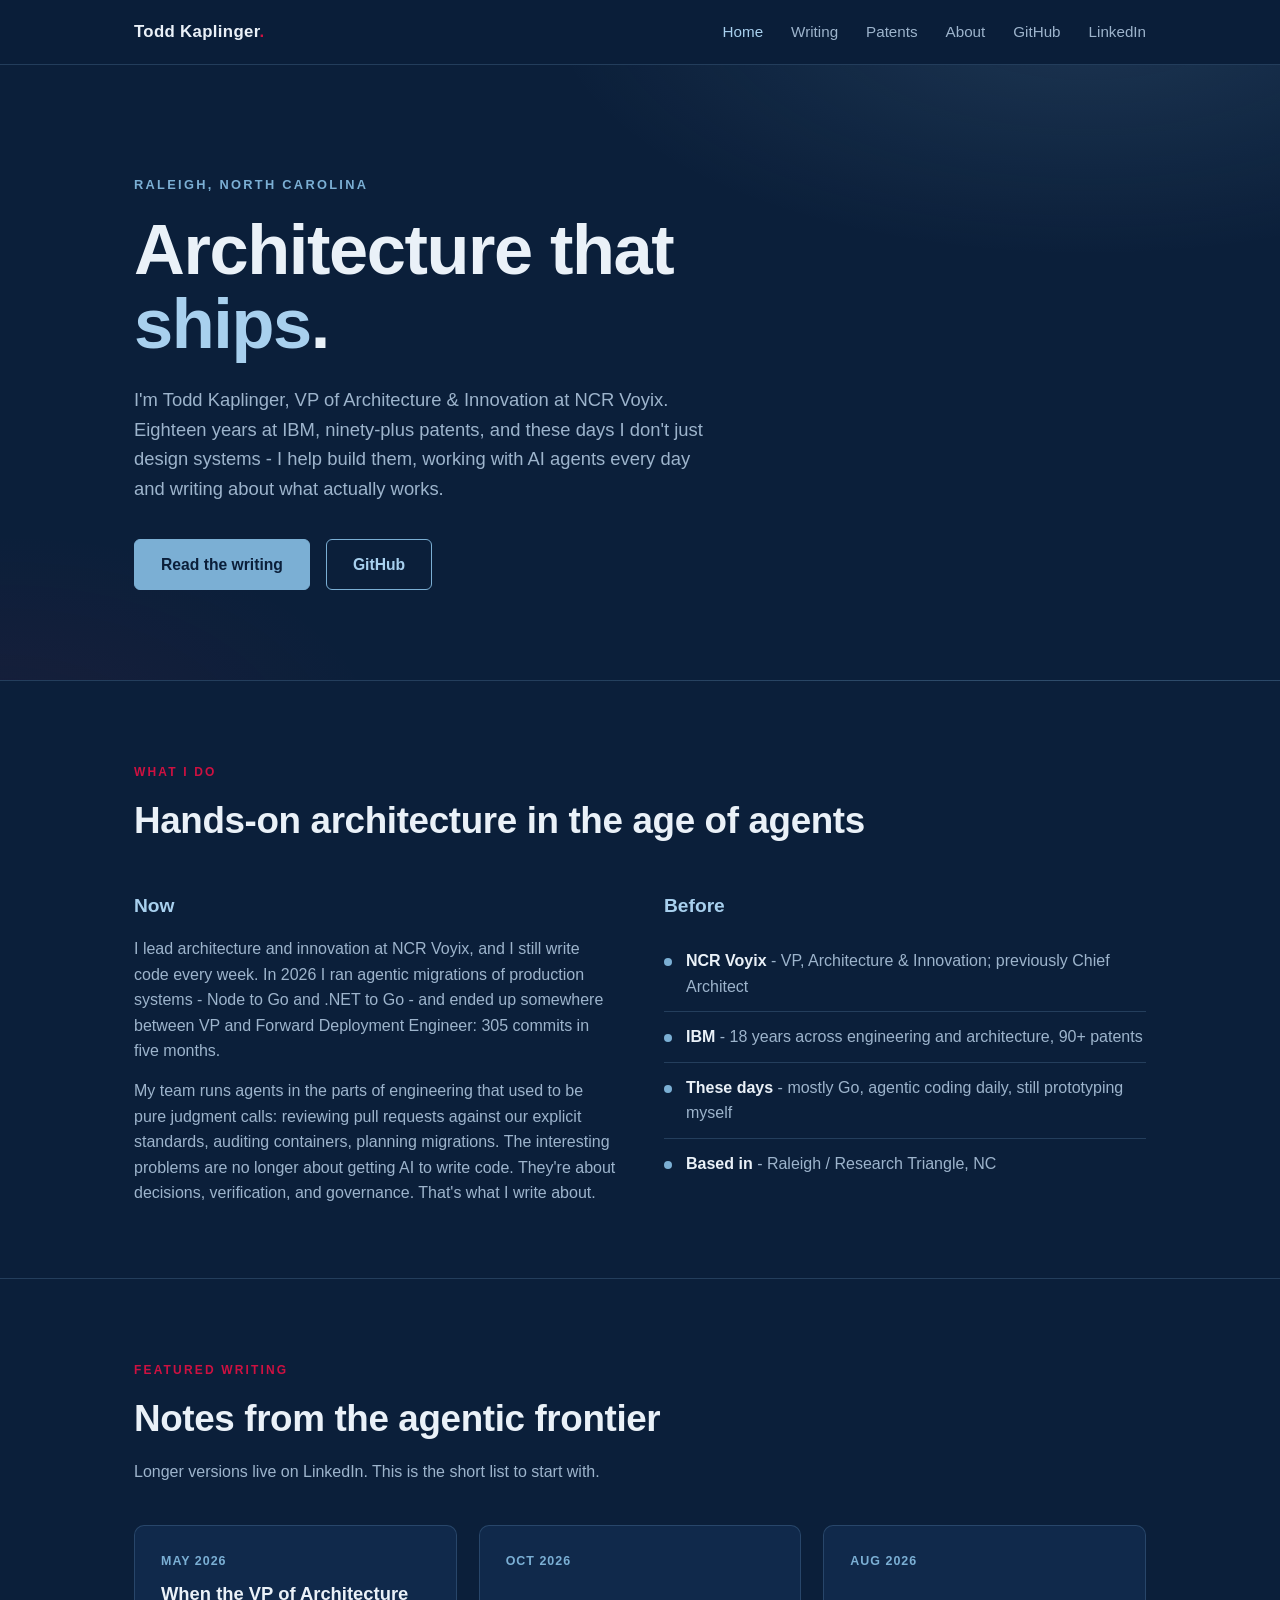
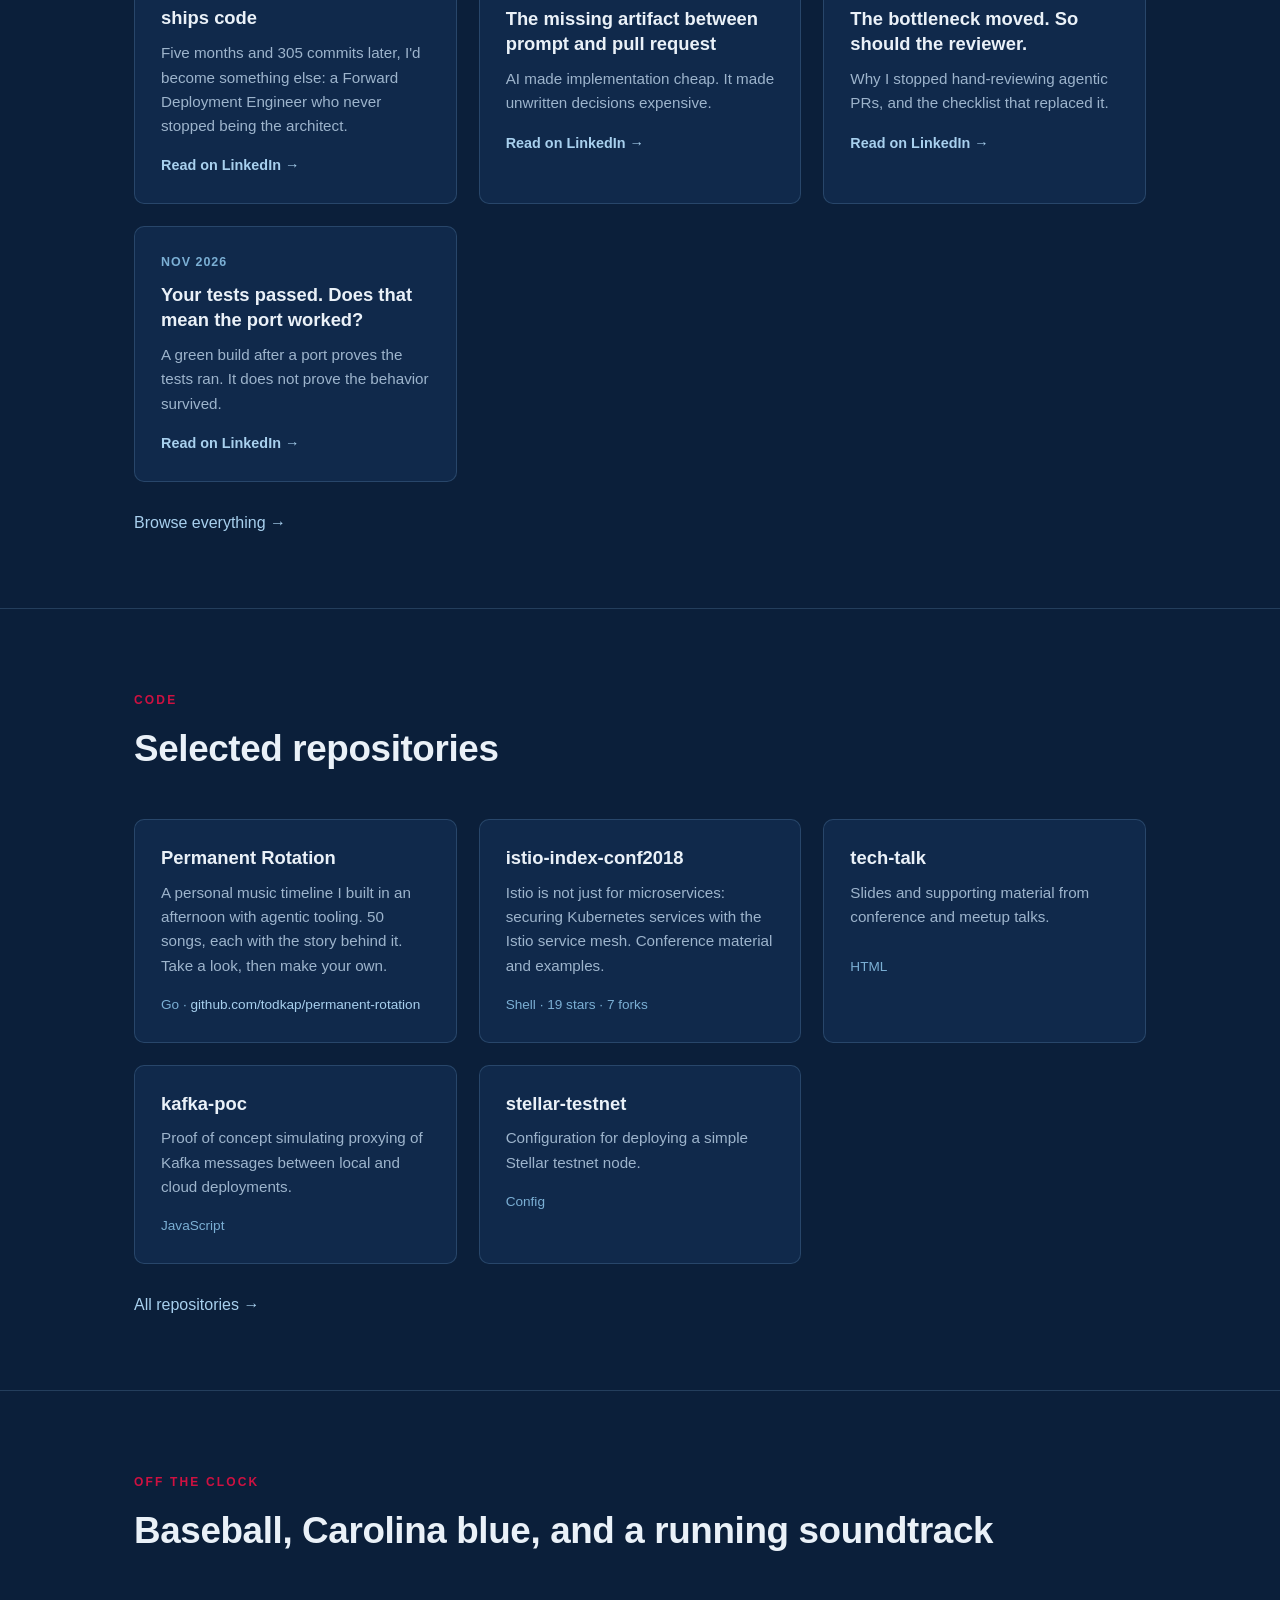
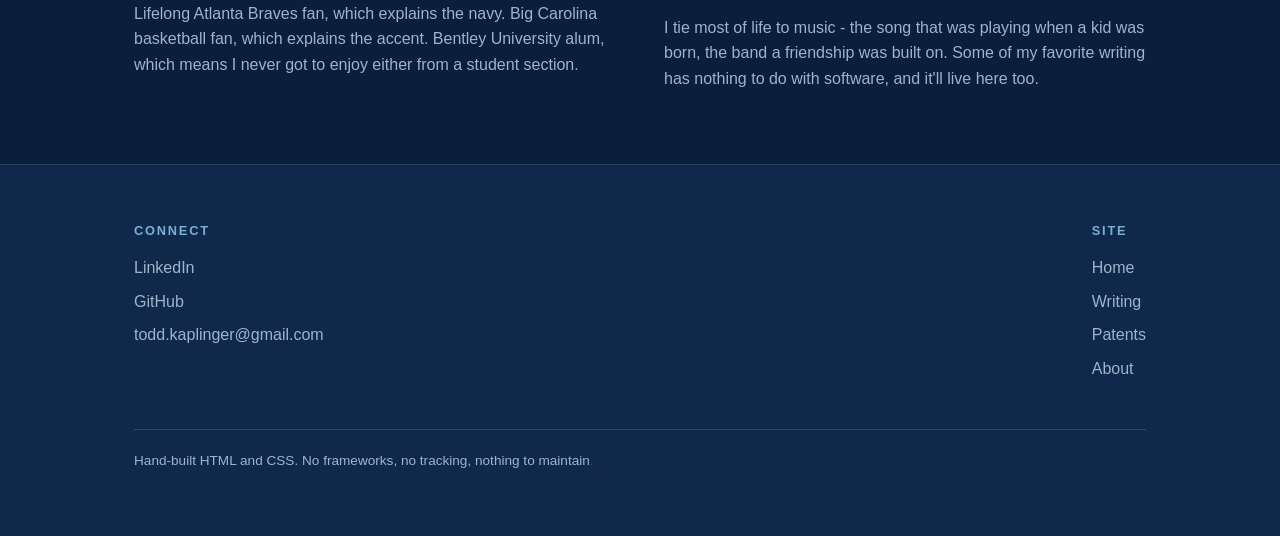
==== commit 2a165953: "Add files via upload" ====
--- a/index.html
+++ b/index.html
@@ -137,7 +137,7 @@
       <article class="card">
         <h3><a href="https://todkap.github.io/permanent-rotation/">Permanent Rotation</a></h3>
         <p>A personal music timeline I built in an afternoon with agentic tooling. 50 songs, each with the story behind it. Take a look, then make your own.</p>
-        <p class="meta">Go</p>
+        <p class="meta">Go &middot; <a href="https://github.com/todkap/permanent-rotation">github.com/todkap/permanent-rotation</a></p>
       </article>
       <article class="card">
         <h3><a href="https://github.com/todkap/istio-index-conf2018">istio-index-conf2018</a></h3>
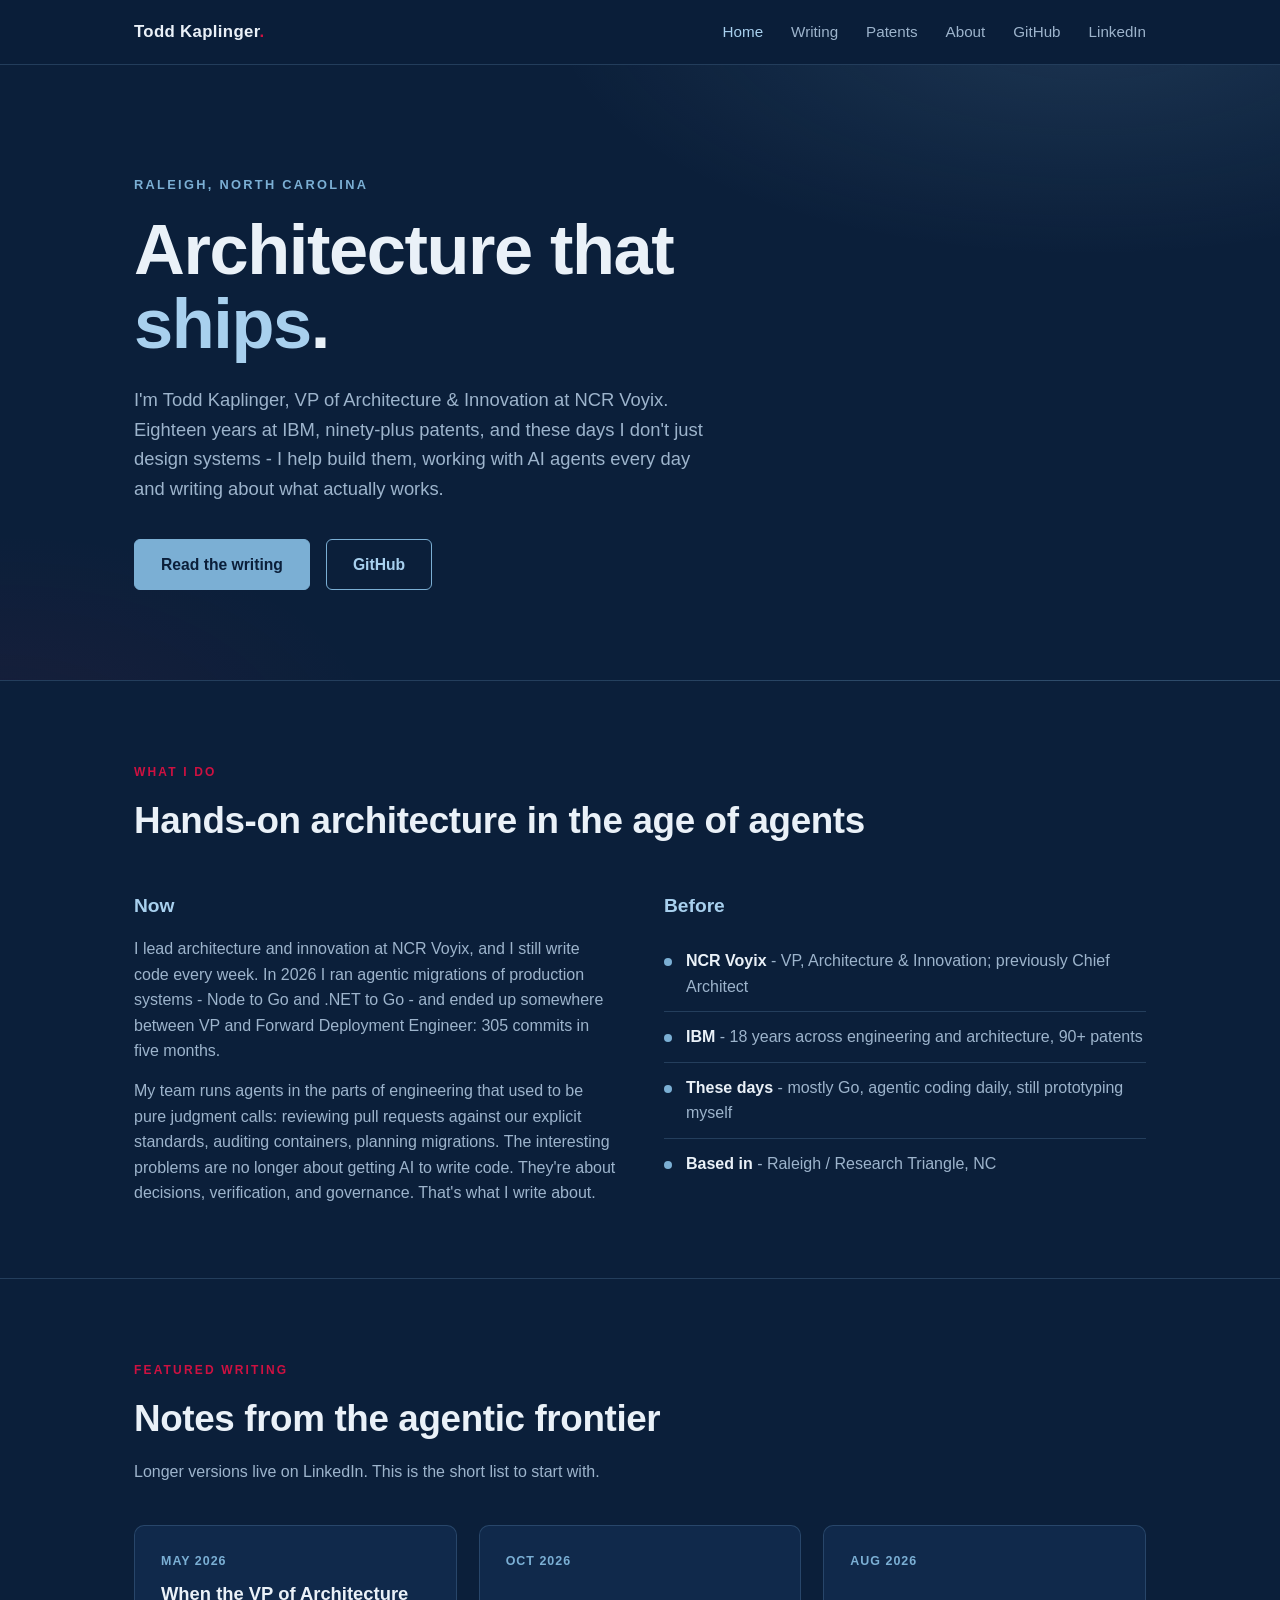
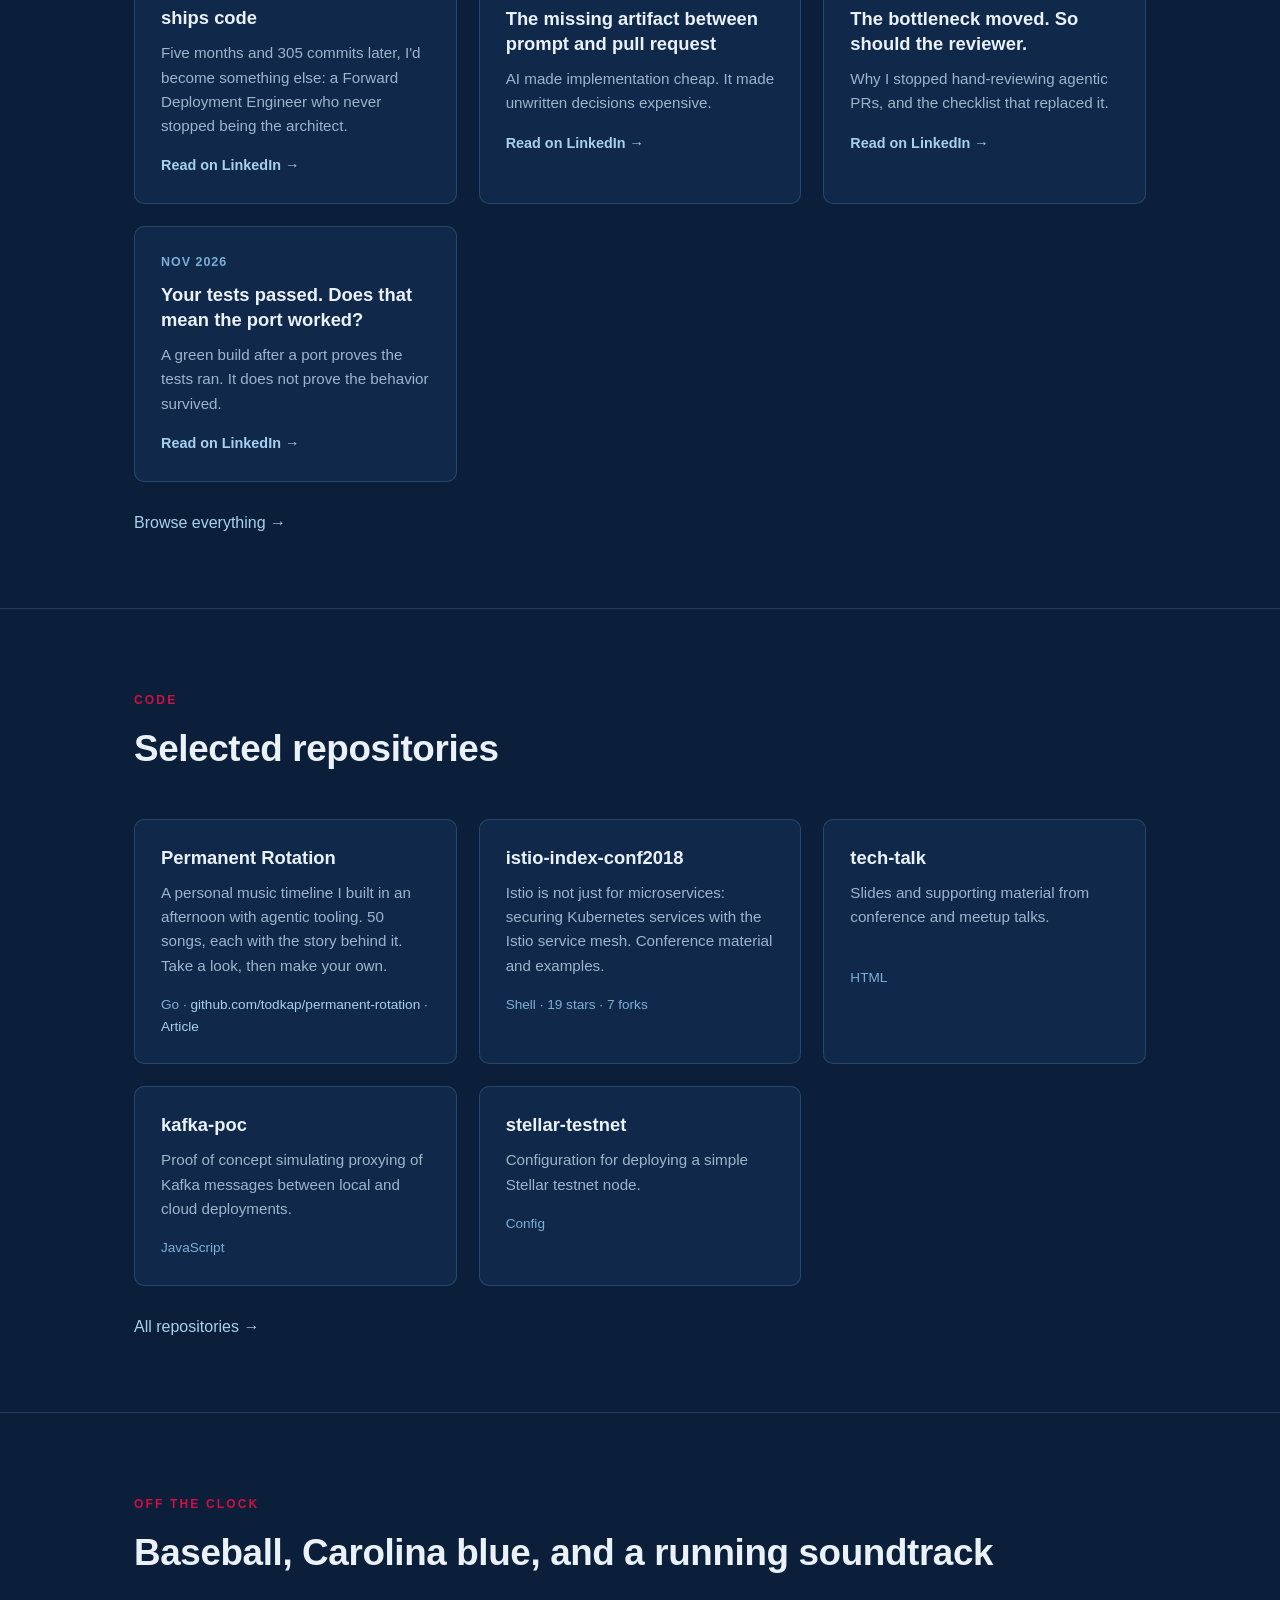
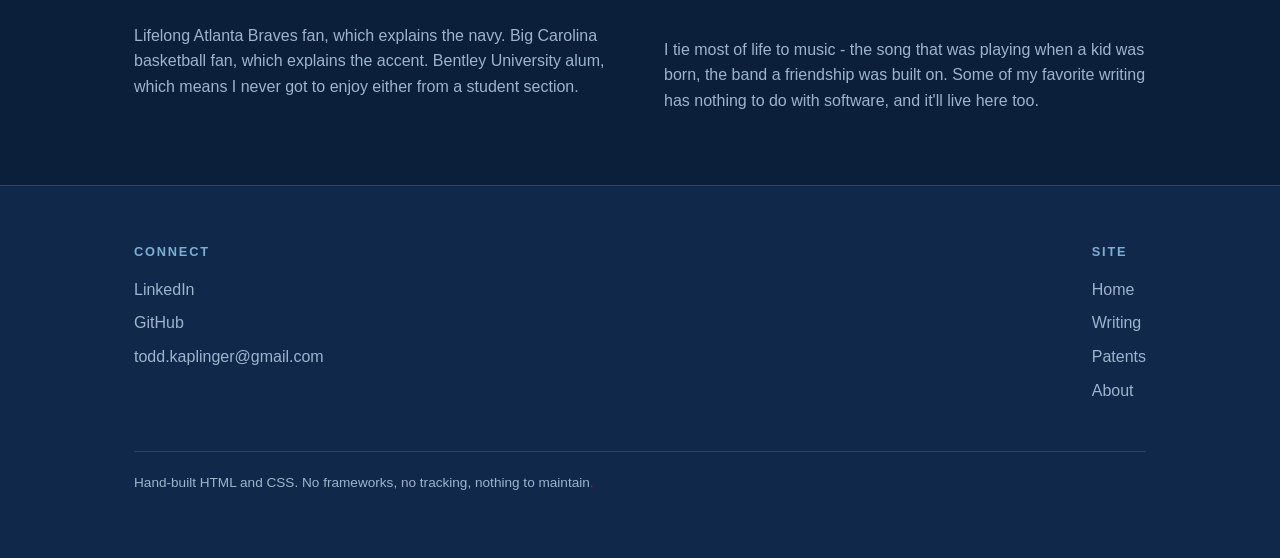
==== commit c5eb4175: "Update meta links in index.html for Permanent Rotation Added a link to an article about the Permanen" ====
--- a/index.html
+++ b/index.html
@@ -137,7 +137,7 @@
       <article class="card">
         <h3><a href="https://todkap.github.io/permanent-rotation/">Permanent Rotation</a></h3>
         <p>A personal music timeline I built in an afternoon with agentic tooling. 50 songs, each with the story behind it. Take a look, then make your own.</p>
-        <p class="meta">Go &middot; <a href="https://github.com/todkap/permanent-rotation">github.com/todkap/permanent-rotation</a></p>
+        <p class="meta">Go &middot; <a href="https://github.com/todkap/permanent-rotation">github.com/todkap/permanent-rotation</a> &middot; <a href="https://www.linkedin.com/pulse/permanent-rotation-agentic-project-end-year-todd-kaplinger-nky5c/">Article</a></p>
       </article>
       <article class="card">
         <h3><a href="https://github.com/todkap/istio-index-conf2018">istio-index-conf2018</a></h3>
